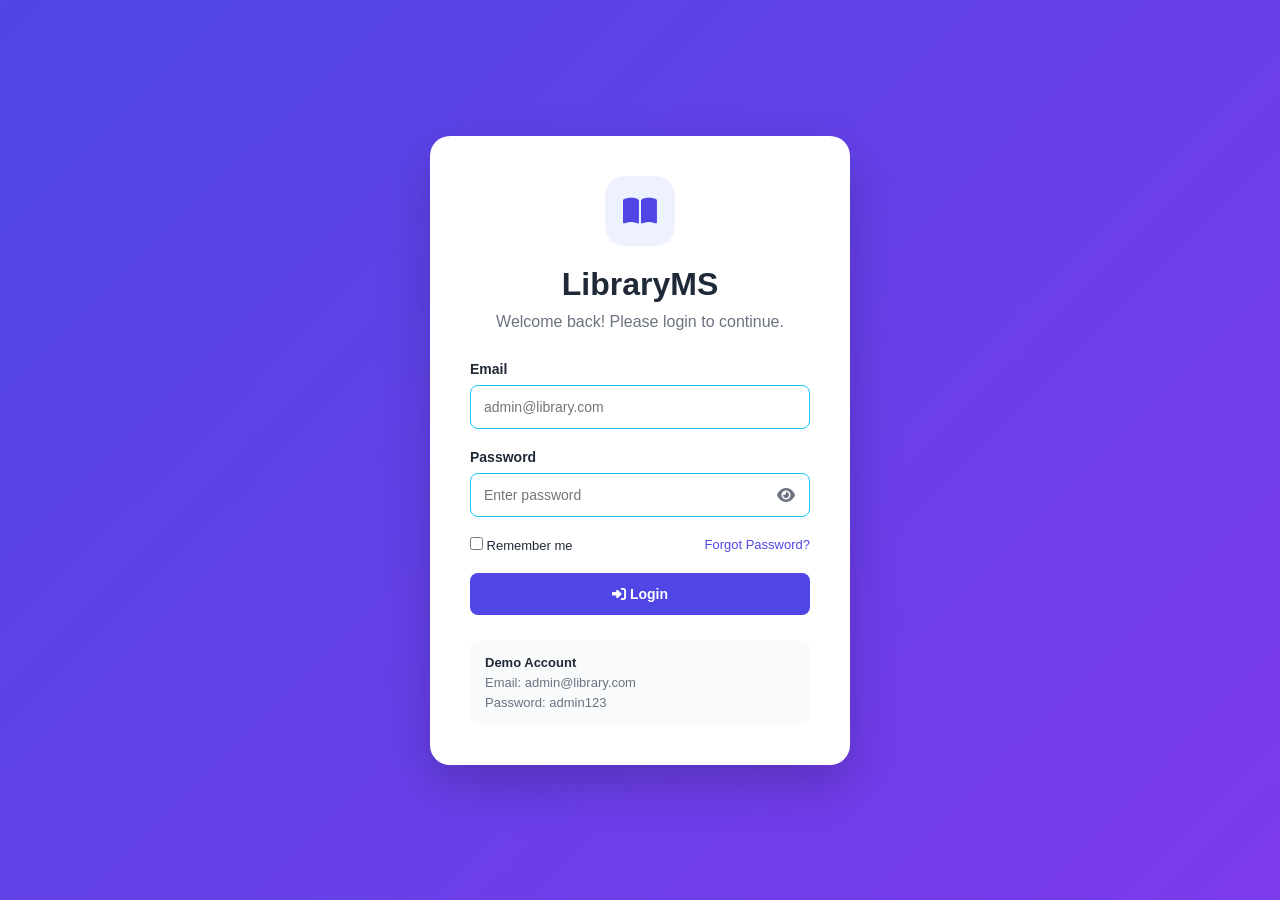
==== index.html @ 5d5a377e "Add files via upload" ====
<!DOCTYPE html>
<html lang="en">
<head>
    <meta charset="UTF-8">

    <meta name="viewport" content="width=device-width, initial-scale=1.0">

    <title>Library Management System</title>

    <link rel="stylesheet" href="style.css">

    <!-- Font Awesome Icons -->
    <link
        rel="stylesheet"
        href="https://cdnjs.cloudflare.com/ajax/libs/font-awesome/6.5.1/css/all.min.css"
    >
</head>

<body>

    <!-- ================= LOGIN PAGE ================= -->

    <div id="loginPage" class="login-page">

        <div class="login-card">

            <div class="login-logo">
                <i class="fa-solid fa-book-open"></i>
            </div>

            <h1>LibraryMS</h1>

            <p>Welcome back! Please login to continue.</p>

            <form id="loginForm">

                <div class="input-group">
                    <label>Email</label>

                    <input
                        type="email"
                        id="loginEmail"
                        placeholder="admin@library.com"
                        required
                    >
                </div>


                <div class="input-group">

                    <label>Password</label>

                    <div class="password-box">

                        <input
                            type="password"
                            id="loginPassword"
                            placeholder="Enter password"
                            required
                        >

                        <i
                            class="fa-solid fa-eye"
                            id="togglePassword"
                        ></i>

                    </div>

                </div>


                <div class="remember">

                    <label>
                        <input type="checkbox">
                        Remember me
                    </label>

                    <a href="#">Forgot Password?</a>

                </div>


                <button type="submit" class="login-btn">

                    <i class="fa-solid fa-right-to-bracket"></i>

                    Login

                </button>

            </form>


            <div class="demo-login">

                <p>Demo Account</p>

                <span>Email: admin@library.com</span>

                <span>Password: admin123</span>

            </div>

        </div>

    </div>


    <!-- ================= MAIN APPLICATION ================= -->

    <div id="app" class="app hidden">


        <!-- ================= SIDEBAR ================= -->

        <aside class="sidebar" id="sidebar">

            <div class="sidebar-logo">

                <div class="logo-icon">
                    <i class="fa-solid fa-book-open"></i>
                </div>

                <h2>Central Library</h2>

            </div>


            <div class="menu">

                <p class="menu-title">
                    MAIN MENU
                </p>


                <a
                    href="#"
                    class="nav-link active"
                    data-page="dashboard"
                >

                    <i class="fa-solid fa-chart-line"></i>

                    <span>Dashboard</span>

                </a>


                <p class="menu-title">
                    LIBRARY
                </p>


                <a
                    href="#"
                    class="nav-link"
                    data-page="books"
                >

                    <i class="fa-solid fa-book"></i>

                    <span>Books</span>

                </a>


                <a
                    href="#"
                    class="nav-link"
                    data-page="members"
                >

                    <i class="fa-solid fa-users"></i>

                    <span>Members</span>

                </a>


                <a
                    href="#"
                    class="nav-link"
                    data-page="reservations"
                >

                    <i class="fa-solid fa-bookmark"></i>

                    <span>Reservations</span>

                </a>


                <p class="menu-title">
                    TRANSACTIONS
                </p>


                <a
                    href="#"
                    class="nav-link"
                    data-page="issue"
                >

                    <i class="fa-solid fa-book-open-reader"></i>

                    <span>Issue Book</span>

                </a>


                <a
                    href="#"
                    class="nav-link"
                    data-page="return"
                >

                    <i class="fa-solid fa-arrow-rotate-left"></i>

                    <span>Return Book</span>

                </a>


                <a
                    href="#"
                    class="nav-link"
                    data-page="issued"
                >

                    <i class="fa-solid fa-list"></i>

                    <span>Issued Books</span>

                </a>


                <p class="menu-title">
                    MANAGEMENT
                </p>


                <a
                    href="#"
                    class="nav-link"
                    data-page="fines"
                >

                    <i class="fa-solid fa-indian-rupee-sign"></i>

                    <span>Fines</span>

                </a>


                <a
                    href="#"
                    class="nav-link"
                    data-page="reports"
                >

                    <i class="fa-solid fa-chart-column"></i>

                    <span>Reports</span>

                </a>


                <a
                    href="#"
                    class="nav-link"
                    data-page="settings"
                >

                    <i class="fa-solid fa-gear"></i>

                    <span>Settings</span>

                </a>

            </div>


            <div class="sidebar-bottom">

                <a href="#" id="logoutBtn">

                    <i class="fa-solid fa-right-from-bracket"></i>

                    Logout

                </a>

            </div>

        </aside>


        <!-- ================= MAIN CONTENT ================= -->

        <main class="main">


            <!-- ================= NAVBAR ================= -->

            <header class="navbar">

                <div class="nav-left">

                    <button
                        class="menu-toggle"
                        id="menuToggle"
                    >

                        <i class="fa-solid fa-bars"></i>

                    </button>


                    <h2 id="pageTitle">
                        Dashboard
                    </h2>

                </div>


                <div class="nav-right">

                    <div class="search-box">

                        <i class="fa-solid fa-magnifying-glass"></i>

                        <input
                            type="text"
                            placeholder="Search..."
                        >

                    </div>


                    <button class="icon-btn">

                        <i class="fa-regular fa-bell"></i>

                        <span class="notification-dot"></span>

                    </button>


                    <div class="profile">

                        <div class="profile-image">

                            A

                        </div>


                        <div class="profile-info">

                            <strong>Admin</strong>

                            <small>Administrator</small>

                        </div>


                        <i class="fa-solid fa-chevron-down"></i>

                    </div>

                </div>

            </header>


            <!-- ================= CONTENT ================= -->

            <section class="content">


                <!-- ================= DASHBOARD ================= -->

                <div
                    id="dashboard"
                    class="page active-page"
                >

                    <div class="page-header">

                        <div>

                            <h1>
                                Welcome back, Admin 👋
                            </h1>

                            <p>
                                Here's what's happening in your library today.
                            </p>

                        </div>

                    </div>


                    <div class="stats-grid">


                        <div class="stat-card">

                            <div class="stat-icon blue">

                                <i class="fa-solid fa-book"></i>

                            </div>


                            <div>

                                <p>Total Books</p>

                                <h2 id="totalBooks">
                                    1987
                                </h2>

                                <span class="positive">
                                    +12 this month
                                </span>

                            </div>

                        </div>


                        <div class="stat-card">

                            <div class="stat-icon purple">

                                <i class="fa-solid fa-users"></i>

                            </div>


                            <div>

                                <p>Total Members</p>

                                <h2 id="totalMembers">
                                    0
                                </h2>

                                <span class="positive">
                                    +8 this month
                                </span>

                            </div>

                        </div>


                        <div class="stat-card">

                            <div class="stat-icon orange">

                                <i class="fa-solid fa-book-open-reader"></i>

                            </div>


                            <div>

                                <p>Books Issued</p>

                                <h2 id="totalIssued">
                                    0
                                </h2>

                                <span>
                                    Currently issued
                                </span>

                            </div>

                        </div>


                        <div class="stat-card">

                            <div class="stat-icon red">

                                <i class="fa-solid fa-triangle-exclamation"></i>

                            </div>


                            <div>

                                <p>Overdue Books</p>

                                <h2>12</h2>

                                <span class="negative">
                                    Needs attention
                                </span>

                            </div>

                        </div>

                    </div>


                    <div class="dashboard-grid">


                        <!-- Borrowing Chart -->

                        <div class="dashboard-card large-card">

                            <div class="card-header">

                                <div>

                                    <h3>
                                        Borrowing Statistics
                                    </h3>

                                    <p>
                                        Monthly book transactions
                                    </p>

                                </div>


                                <select>

                                    <option>
                                        This Year
                                    </option>

                                    <option>
                                        Last Year
                                    </option>

                                </select>

                            </div>


                            <div class="chart-placeholder">

                                <div class="bar bar1"></div>

                                <div class="bar bar2"></div>

                                <div class="bar bar3"></div>

                                <div class="bar bar4"></div>

                                <div class="bar bar5"></div>

                                <div class="bar bar6"></div>

                                <div class="bar bar7"></div>

                            </div>

                        </div>


                        <!-- Popular Books -->

                        <div class="dashboard-card">

                            <div class="card-header">

                                <div>

                                    <h3>
                                        Popular Books
                                    </h3>

                                    <p>
                                        Most borrowed books
                                    </p>

                                </div>

                            </div>


                            <div class="popular-list">


                                <div class="popular-book">

                                    <span class="rank">
                                        1
                                    </span>

                                    <div class="book-mini-icon">

                                        📘

                                    </div>

                                    <div>

                                        <strong>
                                            Java Programming
                                        </strong>

                                        <p>
                                            124 borrows
                                        </p>

                                    </div>

                                </div>


                                <div class="popular-book">

                                    <span class="rank">
                                        2
                                    </span>

                                    <div class="book-mini-icon">

                                        📕
                                    </div>

                                    <div>

                                        <strong>
                                            React Complete Guide
                                        </strong>

                                        <p>
                                            98 borrows
                                        </p>

                                    </div>

                                </div>


                                <div class="popular-book">

                                    <span class="rank">
                                        3
                                    </span>

                                    <div class="book-mini-icon">

                                        📗

                                    </div>

                                    <div>

                                        <strong>
                                            Python Programming
                                        </strong>

                                        <p>
                                            87 borrows
                                        </p>

                                    </div>

                                </div>

                            </div>

                        </div>

                    </div>


                    <!-- Recent Activity -->

                    <div class="dashboard-card">

                        <div class="card-header">

                            <div>

                                <h3>
                                    Recent Activity
                                </h3>

                                <p>
                                    Latest library activities
                                </p>

                            </div>


                            <button class="text-btn">

                                View All

                            </button>

                        </div>


                        <div class="activity-list">


                            <div class="activity">

                                <div class="activity-icon">

                                    <i class="fa-solid fa-book"></i>

                                </div>


                                <div>

                                    <strong>
                                        New book added
                                    </strong>

                                    <p>
                                        Java Programming was added to the library.
                                    </p>

                                </div>


                                <span>
                                    10 min ago
                                </span>

                            </div>


                            <div class="activity">

                                <div class="activity-icon green">

                                    <i class="fa-solid fa-arrow-right-arrow-left"></i>

                                </div>


                                <div>

                                    <strong>
                                        Book issued
                                    </strong>

                                    <p>
                                        React Guide issued to Roni.
                                    </p>

                                </div>


                                <span>
                                    30 min ago
                                </span>

                            </div>


                            <div class="activity">

                                <div class="activity-icon orange">

                                    <i class="fa-solid fa-rotate-left"></i>

                                </div>


                                <div>

                                    <strong>
                                        Book returned
                                    </strong>

                                    <p>
                                        Python Programming was returned.
                                    </p>

                                </div>


                                <span>
                                    1 hour ago
                                </span>

                            </div>

                        </div>

                    </div>

                </div>


                <!-- ================= BOOKS PAGE ================= -->

                <div
                    id="books"
                    class="page"
                >

                    <div class="page-header">

                        <div>

                            <h1>
                                Books Management
                            </h1>

                            <p>
                                Manage all books in your library.
                            </p>

                        </div>


                        <button
                            class="primary-btn"
                            id="addBookBtn"
                        >

                            <i class="fa-solid fa-plus"></i>

                            Add Book

                        </button>

                    </div>


                    <div class="table-controls">

                        <div class="table-search">

                            <i class="fa-solid fa-magnifying-glass"></i>

                            <input
                                type="text"
                                id="bookSearch"
                                placeholder="Search books..."
                            >

                        </div>


                        <select id="categoryFilter">

                            <option value="">
                                All Categories
                            </option>

                            <option value="Programming">
                                Programming
                            </option>

                            <option value="Web Development">
                                Web Development
                            </option>

                            <option value="Database">
                                Database
                            </option>

                        </select>


                        <select id="statusFilter">

                            <option value="">
                                All Status
                            </option>

                            <option value="Available">
                                Available
                            </option>

                            <option value="Issued">
                                Issued
                            </option>

                        </select>

                    </div>


                    <div class="table-card">

                        <div class="table-responsive">

                            <table>

                                <thead>

                                    <tr>

                                        <th>Book</th>

                                        <th>Author</th>

                                        <th>Category</th>

                                        <th>Available</th>

                                        <th>Status</th>

                                        <th>Actions</th>

                                    </tr>

                                </thead>


                                <tbody id="bookTableBody">

                                </tbody>

                            </table>

                        </div>

                    </div>

                </div>


                <!-- ================= MEMBERS PAGE ================= -->

                <div
                    id="members"
                    class="page"
                >

                    <div class="page-header">

                        <div>

                            <h1>
                                Members
                            </h1>

                            <p>
                                Manage library members.
                            </p>

                        </div>


                        <button
                            class="primary-btn"
                            id="addMemberBtn"
                        >

                            <i class="fa-solid fa-user-plus"></i>

                            Add Member

                        </button>

                    </div>


                    <div class="table-controls">

                        <div class="table-search">

                            <i class="fa-solid fa-magnifying-glass"></i>

                            <input
                                type="text"
                                id="memberSearch"
                                placeholder="Search members..."
                            >

                        </div>


                        <select>

                            <option>
                                All Members
                            </option>

                            <option>
                                Students
                            </option>

                            <option>
                                Teachers
                            </option>

                        </select>

                    </div>


                    <div class="table-card">

                        <div class="table-responsive">

                            <table>

                                <thead>

                                    <tr>

                                        <th>Member</th>

                                        <th>Email</th>

                                        <th>Phone</th>

                                        <th>Role</th>

                                        <th>Status</th>

                                        <th>Books</th>

                                        <th>Actions</th>

                                    </tr>

                                </thead>


                                <tbody id="memberTableBody">

                                </tbody>

                            </table>

                        </div>

                    </div>

                </div>


                <!-- ================= ISSUE BOOK ================= -->

                <div
                    id="issue"
                    class="page"
                >

                    <div class="page-header">

                        <div>

                            <h1>
                                Issue Book
                            </h1>

                            <p>
                                Issue a book to a library member.
                            </p>

                        </div>

                    </div>


                    <div class="form-card">

                        <form id="issueBookForm">


                            <div class="form-grid">


                                <div class="input-group">

                                    <label>
                                        Select Member
                                    </label>

                                    <select
                                        id="issueMember"
                                        required
                                    >

                                        <option value="">
                                            Select Member
                                        </option>

                                    </select>

                                </div>


                                <div class="input-group">

                                    <label>
                                        Select Book
                                    </label>

                                    <select
                                        id="issueBook"
                                        required
                                    >

                                        <option value="">
                                            Select Book
                                        </option>

                                    </select>

                                </div>


                                <div class="input-group">

                                    <label>
                                        Issue Date
                                    </label>

                                    <input
                                        type="date"
                                        id="issueDate"
                                        required
                                    >

                                </div>


                                <div class="input-group">

                                    <label>
                                        Due Date
                                    </label>

                                    <input
                                        type="date"
                                        id="dueDate"
                                        required
                                    >

                                </div>

                            </div>


                            <button
                                type="submit"
                                class="primary-btn"
                            >

                                <i class="fa-solid fa-book-open-reader"></i>

                                Issue Book

                            </button>

                        </form>

                    </div>

                </div>


                <!-- ================= RETURN BOOK ================= -->

                <div
                    id="return"
                    class="page"
                >

                    <div class="page-header">

                        <div>

                            <h1>
                                Return Book
                            </h1>

                            <p>
                                Return issued books.
                            </p>

                        </div>

                    </div>


                    <div class="form-card">

                        <div class="input-group">

                            <label>
                                Select Issued Book
                            </label>

                            <select id="returnTransaction">

                                <option value="">
                                    Select Transaction
                                </option>

                            </select>

                        </div>


                        <div
                            id="returnDetails"
                            class="return-details"
                        >

                            Select an issued book to view details.

                        </div>


                        <button
                            class="primary-btn"
                            id="returnBookBtn"
                        >

                            <i class="fa-solid fa-rotate-left"></i>

                            Return Book

                        </button>

                    </div>

                </div>


                <!-- ================= ISSUED BOOKS ================= -->

                <div
                    id="issued"
                    class="page"
                >

                    <div class="page-header">

                        <div>

                            <h1>
                                Issued Books
                            </h1>

                            <p>
                                View all currently issued books.
                            </p>

                        </div>

                    </div>


                    <div class="table-card">

                        <div class="table-responsive">

                            <table>

                                <thead>

                                    <tr>

                                        <th>Book</th>

                                        <th>Member</th>

                                        <th>Issue Date</th>

                                        <th>Due Date</th>

                                        <th>Status</th>

                                    </tr>

                                </thead>


                                <tbody id="issuedTableBody">

                                </tbody>

                            </table>

                        </div>

                    </div>

                </div>


                <!-- ================= RESERVATIONS ================= -->

                <div
                    id="reservations"
                    class="page"
                >

                    <div class="page-header">

                        <div>

                            <h1>
                                Reservations
                            </h1>

                            <p>
                                Manage book reservations.
                            </p>

                        </div>

                    </div>


                    <div class="empty-page">

                        <i class="fa-solid fa-bookmark"></i>

                        <h2>
                            No Active Reservations
                        </h2>

                        <p>
                            Book reservations will appear here.
                        </p>

                    </div>

                </div>


                <!-- ================= FINES ================= -->

                <div
                    id="fines"
                    class="page"
                >

                    <div class="page-header">

                        <div>

                            <h1>
                                Fine Management
                            </h1>

                            <p>
                                Track and manage library fines.
                            </p>

                        </div>

                    </div>


                    <div class="stats-grid">


                        <div class="stat-card">

                            <div class="stat-icon red">

                                <i class="fa-solid fa-indian-rupee-sign"></i>

                            </div>

                            <div>

                                <p>Total Fines</p>

                                <h2>
                                    ₹2,500
                                </h2>

                            </div>

                        </div>


                        <div class="stat-card">

                            <div class="stat-icon orange">

                                <i class="fa-solid fa-clock"></i>

                            </div>

                            <div>

                                <p>Pending</p>

                                <h2>
                                    ₹500
                                </h2>

                            </div>

                        </div>


                        <div class="stat-card">

                            <div class="stat-icon green">

                                <i class="fa-solid fa-circle-check"></i>

                            </div>

                            <div>

                                <p>Collected</p>

                                <h2>
                                    ₹2,000
                                </h2>

                            </div>

                        </div>

                    </div>


                    <div class="table-card">

                        <table>

                            <thead>

                                <tr>

                                    <th>Member</th>

                                    <th>Book</th>

                                    <th>Days Late</th>

                                    <th>Fine</th>

                                    <th>Status</th>

                                </tr>

                            </thead>


                            <tbody>

                                <tr>

                                    <td>Roni</td>

                                    <td>Java Programming</td>

                                    <td>5</td>

                                    <td>₹25</td>

                                    <td>

                                        <span class="badge unpaid">
                                            Unpaid
                                        </span>

                                    </td>

                                </tr>


                                <tr>

                                    <td>John</td>

                                    <td>Python Programming</td>

                                    <td>2</td>

                                    <td>₹10</td>

                                    <td>

                                        <span class="badge paid">
                                            Paid
                                        </span>

                                    </td>

                                </tr>

                            </tbody>

                        </table>

                    </div>

                </div>


                <!-- ================= REPORTS ================= -->

                <div
                    id="reports"
                    class="page"
                >

                    <div class="page-header">

                        <div>

                            <h1>
                                Reports & Analytics
                            </h1>

                            <p>
                                View library performance.
                            </p>

                        </div>

                    </div>


                    <div class="reports-grid">


                        <div class="dashboard-card">

                            <h3>
                                Books by Category
                            </h3>

                            <div class="report-circle">

                                <span>📚</span>

                            </div>

                        </div>


                        <div class="dashboard-card">

                            <h3>
                                Monthly Activity
                            </h3>

                            <div class="chart-placeholder small-chart">

                                <div class="bar bar1"></div>

                                <div class="bar bar2"></div>

                                <div class="bar bar3"></div>

                                <div class="bar bar4"></div>

                                <div class="bar bar5"></div>

                            </div>

                        </div>

                    </div>

                </div>


                <!-- ================= SETTINGS ================= -->

                <div
                    id="settings"
                    class="page"
                >

                    <div class="page-header">

                        <div>

                            <h1>
                                Settings
                            </h1>

                            <p>
                                Manage your library settings.
                            </p>

                        </div>

                    </div>


                    <div class="form-card settings-card">


                        <h3>
                            General Settings
                        </h3>


                        <div class="input-group">

                            <label>
                                Library Name
                            </label>

                            <input
                                type="text"
                                value="Central Library"
                            >

                        </div>


                        <div class="form-grid">


                            <div class="input-group">

                                <label>
                                    Maximum Books
                                </label>

                                <input
                                    type="number"
                                    value="5"
                                >

                            </div>


                            <div class="input-group">

                                <label>
                                    Borrow Duration
                                </label>

                                <input
                                    type="number"
                                    value="14"
                                >

                            </div>


                            <div class="input-group">

                                <label>
                                    Fine Per Day
                                </label>

                                <input
                                    type="number"
                                    value="5"
                                >

                            </div>

                        </div>


                        <button class="primary-btn">

                            Save Settings

                        </button>

                    </div>

                </div>

            </section>

        </main>

    </div>


    <!-- ================= ADD BOOK MODAL ================= -->

    <div
        id="bookModal"
        class="modal"
    >

        <div class="modal-content">

            <div class="modal-header">

                <h2>
                    Add New Book
                </h2>


                <button
                    class="close-modal"
                    id="closeBookModal"
                >

                    &times;

                </button>

            </div>


            <form id="addBookForm">


                <div class="input-group">

                    <label>
                        Book Title
                    </label>

                    <input
                        type="text"
                        id="bookTitle"
                        required
                    >

                </div>


                <div class="input-group">

                    <label>
                        Author
                    </label>

                    <input
                        type="text"
                        id="bookAuthor"
                        required
                    >

                </div>


                <div class="input-group">

                    <label>
                        Category
                    </label>

                    <select
                        id="bookCategory"
                        required
                    >

                        <option value="">
                            Select Category
                        </option>

                        <option>
                            Programming
                        </option>

                        <option>
                            Web Development
                        </option>

                        <option>
                            Database
                        </option>

                        <option>
                            Artificial Intelligence
                        </option>

                    </select>

                </div>


                <div class="form-grid">


                    <div class="input-group">

                        <label>
                            Total Copies
                        </label>

                        <input
                            type="number"
                            id="bookCopies"
                            min="1"
                            required
                        >

                    </div>


                    <div class="input-group">

                        <label>
                            ISBN
                        </label>

                        <input
                            type="text"
                            id="bookISBN"
                        >

                    </div>

                </div>


                <button
                    type="submit"
                    class="primary-btn full-btn"
                >

                    Add Book

                </button>

            </form>

        </div>

    </div>


    <!-- ================= ADD MEMBER MODAL ================= -->

    <div
        id="memberModal"
        class="modal"
    >

        <div class="modal-content">

            <div class="modal-header">

                <h2>
                    Add New Member
                </h2>


                <button
                    class="close-modal"
                    id="closeMemberModal"
                >

                    &times;

                </button>

            </div>


            <form id="addMemberForm">


                <div class="input-group">

                    <label>
                        Full Name
                    </label>

                    <input
                        type="text"
                        id="memberName"
                        required
                    >

                </div>


                <div class="input-group">

                    <label>
                        Email
                    </label>

                    <input
                        type="email"
                        id="memberEmail"
                        required
                    >

                </div>


                <div class="input-group">

                    <label>
                        Phone
                    </label>

                    <input
                        type="text"
                        id="memberPhone"
                        required
                    >

                </div>


                <div class="input-group">

                    <label>
                        Role
                    </label>

                    <select id="memberRole">

                        <option>
                            Student
                        </option>

                        <option>
                            Teacher
                        </option>

                        <option>
                            Staff
                        </option>

                    </select>

                </div>


                <button
                    type="submit"
                    class="primary-btn full-btn"
                >

                    Add Member

                </button>

            </form>

        </div>

    </div>


    <!-- ================= TOAST ================= -->

    <div
        id="toast"
        class="toast"
    >

        <i class="fa-solid fa-circle-check"></i>

        <span id="toastMessage">
            Success
        </span>

    </div>


    <script src="script.js"></script>

</body>
</html>
---- style.css ----
/* ================= ROOT ================= */

* {
    margin: 0;
    padding: 0;
    box-sizing: border-box;
}


:root {

    --primary: #4f46e5;

    --primary-dark: #3730a3;

    --sidebar: #111827;

    --background: #F5F5DC;

    --white: #F5F5DC;

    --text: #1f2937;

    --gray: #6b7280;

    --border: #15c3ee;

    --green: #10b981;

    --red: #ef4444;

    --orange: #f59e0b;

    --purple: #8b5cf6;

}


body {

    font-family:
        Arial,
        Helvetica,
        sans-serif;

    background: var(--background);

    color: var(--text);

}


.hidden {

    display: none !important;

}


/* ================= LOGIN ================= */

.login-page {

    min-height: 100vh;

    display: flex;

    justify-content: center;

    align-items: center;

    background:
        linear-gradient(
            135deg,
            #4f46e5,
            #7c3aed
        );

}


.login-card {

    width: 420px;

    max-width: 90%;

    background: white;

    padding: 40px;

    border-radius: 20px;

    box-shadow:
        0 20px 50px
        rgba(0,0,0,0.2);

}


.login-logo {

    width: 70px;

    height: 70px;

    margin: auto;

    margin-bottom: 20px;

    border-radius: 20px;

    background: #eef2ff;

    display: flex;

    align-items: center;

    justify-content: center;

    font-size: 30px;

    color: var(--primary);

}


.login-card h1 {

    text-align: center;

    margin-bottom: 10px;

}


.login-card > p {

    text-align: center;

    color: var(--gray);

    margin-bottom: 30px;

}


.input-group {

    display: flex;

    flex-direction: column;

    gap: 8px;

    margin-bottom: 20px;

}


.input-group label {

    font-size: 14px;

    font-weight: 600;

}


.input-group input,
.input-group select {

    width: 100%;

    padding: 13px;

    border-radius: 8px;

    border: 1px solid var(--border);

    outline: none;

    font-size: 14px;

    transition: 0.3s;

}


.input-group input:focus,
.input-group select:focus {

    border-color: var(--primary);

    box-shadow:
        0 0 0 5px
        rgba(79,70,229,0.1);

}


.password-box {

    position: relative;

}


.password-box input {

    width: 100%;

}


.password-box i {

    position: absolute;

    right: 15px;

    top: 14px;

    cursor: pointer;

    color: var(--gray);

}


.remember {

    display: flex;

    justify-content: space-between;

    align-items: center;

    font-size: 13px;

    margin-bottom: 20px;

}


.remember a {

    text-decoration: none;

    color: var(--primary);

}


.login-btn,
.primary-btn {

    border: none;

    background: var(--primary);

    color: white;

    padding: 13px 20px;

    border-radius: 8px;

    cursor: pointer;

    font-size: 14px;

    font-weight: 600;

    transition: 0.3s;

}


.login-btn {

    width: 100%;

}


.login-btn:hover,
.primary-btn:hover {

    background: var(--primary-dark);

    transform: translateY(-1px);

}


.demo-login {

    margin-top: 25px;

    padding: 15px;

    background: #f8fafc;

    border-radius: 10px;

    display: flex;

    flex-direction: column;

    gap: 5px;

    font-size: 13px;

    color: var(--gray);

}


.demo-login p {

    font-weight: bold;

    color: var(--text);

}


/* ================= APP ================= */

.app {

    display: flex;

    min-height: 100vh;

}


/* ================= SIDEBAR ================= */

.sidebar {

    width: 250px;

    background: var(--sidebar);

    color: white;

    display: flex;

    flex-direction: column;

    position: fixed;

    height: 100vh;

    left: 0;

    top: 0;

    z-index: 100;

}


.sidebar-logo {

    height: 80px;

    display: flex;

    align-items: center;

    gap: 12px;

    padding: 20px;

    border-bottom:
        1px solid
        rgba(255,255,255,0.08);

}


.logo-icon {

    width: 42px;

    height: 42px;

    border-radius: 10px;

    background: var(--primary);

    display: flex;

    align-items: center;

    justify-content: center;

}


.menu {

    padding: 20px 12px;

    flex: 1;

    overflow-y: auto;

}


.menu-title {

    color: #6b7280;

    font-size: 11px;

    font-weight: bold;

    margin:

        20px 10px
        10px;

}


.nav-link {

    display: flex;

    align-items: center;

    gap: 13px;

    padding: 12px;

    margin-bottom: 5px;

    text-decoration: none;

    color: #9ca3af;

    border-radius: 8px;

    transition: 0.3s;

    font-size: 14px;

}


.nav-link:hover {

    background: #1f2937;

    color: white;

}


.nav-link.active {

    background: var(--primary);

    color: white;

}


.sidebar-bottom {

    padding: 20px;

    border-top:
        1px solid
        rgba(255,255,255,0.08);

}


.sidebar-bottom a {

    color: #9ca3af;

    text-decoration: none;

    display: flex;

    gap: 10px;

    align-items: center;

}


/* ================= MAIN ================= */

.main {

    margin-left: 250px;

    width: calc(100% - 250px);

}


/* ================= NAVBAR ================= */

.navbar {

    height: 80px;

    background: white;

    display: flex;

    align-items: center;

    justify-content: space-between;

    padding: 0 30px;

    border-bottom:
        1px solid var(--border);

    position: sticky;

    top: 0;

    z-index: 50;

}


.nav-left,
.nav-right {

    display: flex;

    align-items: center;

    gap: 20px;

}


.menu-toggle {

    border: none;

    background: none;

    font-size: 20px;

    cursor: pointer;

    display: none;

}


.search-box {

    position: relative;

}


.search-box i {

    position: absolute;

    left: 12px;

    top: 12px;

    color: var(--gray);

}


.search-box input {

    padding:
        10px
        10px
        10px
        35px;

    border-radius: 8px;

    border: 1px solid var(--border);

    outline: none;

}


.icon-btn {

    border: none;

    background: none;

    font-size: 20px;

    position: relative;

    cursor: pointer;

}


.notification-dot {

    width: 7px;

    height: 7px;

    background: red;

    border-radius: 50%;

    position: absolute;

    top: 0;

    right: 0;

}


.profile {

    display: flex;

    align-items: center;

    gap: 10px;

}


.profile-image {

    width: 40px;

    height: 40px;

    background: var(--primary);

    color: white;

    border-radius: 50%;

    display: flex;

    justify-content: center;

    align-items: center;

    font-weight: bold;

}


.profile-info {

    display: flex;

    flex-direction: column;

}


.profile-info small {

    color: var(--gray);

}


/* ================= CONTENT ================= */

.content {

    padding: 30px;

}


.page {

    display: none;

}


.active-page {

    display: block;

}


.page-header {

    display: flex;

    justify-content: space-between;

    align-items: center;

    margin-bottom: 30px;

}


.page-header h1 {

    font-size: 26px;

    margin-bottom: 8px;

}


.page-header p {

    color: var(--gray);

}


/* ================= STATS ================= */

.stats-grid {

    display: grid;

    grid-template-columns:
        repeat(4, 1fr);

    gap: 20px;

    margin-bottom: 25px;

}


.stat-card {

    background: white;

    padding: 20px;

    border-radius: 12px;

    display: flex;

    align-items: center;

    gap: 15px;

    box-shadow:
        0 2px 10px
        rgba(0,0,0,0.04);

}


.stat-icon {

    width: 50px;

    height: 50px;

    display: flex;

    justify-content: center;

    align-items: center;

    border-radius: 12px;

    font-size: 20px;

}


.blue {

    background: #e0e7ff;

    color: #4f46e5;

}


.purple {

    background: #f3e8ff;

    color: #8b5cf6;

}


.orange {

    background: #ffedd5;

    color: #f97316;

}


.red {

    background: #fee2e2;

    color: #ef4444;

}


.green {

    background: #d1fae5;

    color: #10b981;

}


.stat-card p {

    color: var(--gray);

    font-size: 13px;

}


.stat-card h2 {

    margin:
        5px 0;

}


.stat-card span {

    font-size: 11px;

    color: var(--gray);

}


.positive {

    color: var(--green) !important;

}


.negative {

    color: var(--red) !important;

}


/* ================= DASHBOARD ================= */

.dashboard-grid {

    display: grid;

    grid-template-columns:
        2fr 1fr;

    gap: 20px;

    margin-bottom: 20px;

}


.dashboard-card {

    background: white;

    padding: 25px;

    border-radius: 12px;

    box-shadow:
        0 2px 10px
        rgba(0,0,0,0.04);

    margin-bottom: 20px;

}


.card-header {

    display: flex;

    justify-content: space-between;

    align-items: center;

    margin-bottom: 20px;

}


.card-header p {

    color: var(--gray);

    font-size: 13px;

    margin-top: 5px;

}


.card-header select {

    border:
        1px solid var(--border);

    padding: 8px;

    border-radius: 6px;

}


/* ================= CHART ================= */

.chart-placeholder {

    height: 250px;

    display: flex;

    align-items: end;

    gap: 25px;

    padding: 30px;

    border-bottom:
        2px solid #e5e7eb;

}


.bar {

    width: 40px;

    background: var(--primary);

    border-radius:
        8px
        8px
        0
        0;

}


.bar1 {
    height: 40%;
}

.bar2 {
    height: 65%;
}

.bar3 {
    height: 50%;
}

.bar4 {
    height: 85%;
}

.bar5 {
    height: 70%;
}

.bar6 {
    height: 90%;
}

.bar7 {
    height: 60%;
}


/* ================= POPULAR BOOKS ================= */

.popular-list {

    display: flex;

    flex-direction: column;

    gap: 20px;

}


.popular-book {

    display: flex;

    align-items: center;

    gap: 12px;

}


.rank {

    font-weight: bold;

    color: var(--gray);

}


.book-mini-icon {

    width: 40px;

    height: 45px;

    background: #f3f4f6;

    display: flex;

    align-items: center;

    justify-content: center;

    border-radius: 8px;

}


.popular-book p {

    font-size: 12px;

    color: var(--gray);

    margin-top: 5px;

}


/* ================= ACTIVITY ================= */

.activity {

    display: flex;

    align-items: center;

    gap: 15px;

    padding: 15px 0;

    border-bottom:
        1px solid var(--border);

}


.activity:last-child {

    border: none;

}


.activity-icon {

    width: 42px;

    height: 42px;

    background: #e0e7ff;

    color: var(--primary);

    display: flex;

    align-items: center;

    justify-content: center;

    border-radius: 50%;

}


.activity p {

    font-size: 13px;

    color: var(--gray);

    margin-top: 4px;

}


.activity > span {

    margin-left: auto;

    font-size: 12px;

    color: var(--gray);

}


.text-btn {

    border: none;

    background: none;

    color: var(--primary);

    cursor: pointer;

}


/* ================= TABLE ================= */

.table-controls {

    display: flex;

    gap: 15px;

    margin-bottom: 20px;

}


.table-search {

    position: relative;

    flex: 1;

}


.table-search i {

    position: absolute;

    left: 14px;

    top: 13px;

    color: var(--gray);

}


.table-search input {

    width: 100%;

    padding:
        12px
        12px
        12px
        40px;

    border:
        1px solid var(--border);

    border-radius: 8px;

    outline: none;

}


.table-controls select {

    padding: 10px;

    border:
        1px solid var(--border);

    border-radius: 8px;

}


.table-card {

    background: white;

    border-radius: 12px;

    overflow: hidden;

    box-shadow:
        0 2px 10px
        rgba(0,0,0,0.04);

}


.table-responsive {

    overflow-x: auto;

}


table {

    width: 100%;

    border-collapse: collapse;

}


th {

    background: #f9fafb;

    text-align: left;

    padding: 15px;

    font-size: 12px;

    color: var(--gray);

    text-transform: uppercase;

}


td {

    padding: 15px;

    border-top:
        1px solid var(--border);

    font-size: 14px;

}


.book-cell,
.member-cell {

    display: flex;

    align-items: center;

    gap: 12px;

}


.book-image {

    width: 40px;

    height: 50px;

    background: #eef2ff;

    display: flex;

    justify-content: center;

    align-items: center;

    border-radius: 6px;

}


.member-avatar {

    width: 38px;

    height: 38px;

    border-radius: 50%;

    background: var(--primary);

    color: white;

    display: flex;

    align-items: center;

    justify-content: center;

}


.badge {

    padding: 6px 10px;

    border-radius: 20px;

    font-size: 11px;

    font-weight: bold;

}


.available,
.paid {

    background: #d1fae5;

    color: #047857;

}


.issued {

    background: #dbeafe;

    color: #1d4ed8;

}


.unpaid {

    background: #fee2e2;

    color: #dc2626;

}


.action-btn {

    border: none;

    background: none;

    cursor: pointer;

    margin-right: 8px;

    color: var(--gray);

    font-size: 15px;

}


.delete-btn:hover {

    color: var(--red);

}


/* ================= FORM ================= */

.form-card {

    background: white;

    padding: 30px;

    border-radius: 12px;

    max-width: 850px;

    box-shadow:
        0 2px 10px
        rgba(0,0,0,0.04);

}


.form-grid {

    display: grid;

    grid-template-columns:
        repeat(2, 1fr);

    gap: 20px;

}


.return-details {

    margin:
        20px 0;

    padding: 20px;

    background: #f8fafc;

    border-radius: 10px;

    min-height: 100px;

}


/* ================= EMPTY ================= */

.empty-page {

    background: white;

    padding: 80px;

    border-radius: 12px;

    text-align: center;

}


.empty-page i {

    font-size: 50px;

    color: var(--primary);

    margin-bottom: 20px;

}


.empty-page p {

    color: var(--gray);

    margin-top: 10px;

}


/* ================= REPORT ================= */

.reports-grid {

    display: grid;

    grid-template-columns:
        repeat(2, 1fr);

    gap: 20px;

}


.report-circle {

    width: 180px;

    height: 180px;

    margin: 30px auto;

    border-radius: 50%;

    background:
        conic-gradient(
            #4f46e5 0 40%,
            #8b5cf6 40% 70%,
            #10b981 70% 100%
        );

    display: flex;

    align-items: center;

    justify-content: center;

}


.report-circle span {

    width: 130px;

    height: 130px;

    border-radius: 50%;

    background: white;

    display: flex;

    align-items: center;

    justify-content: center;

    font-size: 40px;

}


.small-chart {

    height: 200px;

}


/* ================= SETTINGS ================= */

.settings-card h3 {

    margin-bottom: 25px;

}


/* ================= MODAL ================= */

.modal {

    display: none;

    position: fixed;

    inset: 0;

    background:
        rgba(0,0,0,0.5);

    z-index: 500;

    align-items: center;

    justify-content: center;

}


.modal.show {

    display: flex;

}


.modal-content {

    width: 500px;

    max-width: 90%;

    max-height: 90vh;

    overflow-y: auto;

    background: white;

    border-radius: 15px;

    padding: 25px;

}


.modal-header {

    display: flex;

    justify-content: space-between;

    margin-bottom: 25px;

}


.close-modal {

    border: none;

    background: none;

    font-size: 28px;

    cursor: pointer;

}


.full-btn {

    width: 100%;

}


/* ================= TOAST ================= */

.toast {

    position: fixed;

    right: 30px;

    bottom: 30px;

    background: #111827;

    color: white;

    padding: 15px 20px;

    border-radius: 8px;

    display: flex;

    align-items: center;

    gap: 10px;

    transform:
        translateY(150px);

    transition: 0.4s;

    z-index: 1000;

}


.toast.show {

    transform:
        translateY(0);

}


.toast i {

    color: #10b981;

}


/* ================= RESPONSIVE ================= */

@media (max-width: 1100px) {

    .stats-grid {

        grid-template-columns:
            repeat(2, 1fr);

    }


    .dashboard-grid {

        grid-template-columns: 1fr;

    }

}


@media (max-width: 800px) {

    .sidebar {

        transform:
            translateX(-100%);

        transition: 0.3s;

    }


    .sidebar.show {

        transform:
            translateX(0);

    }


    .main {

        margin-left: 0;

        width: 100%;

    }


    .menu-toggle {

        display: block;

    }


    .search-box {

        display: none;

    }


    .profile-info {

        display: none;

    }


    .navbar {

        padding: 0 20px;

    }

}


@media (max-width: 600px) {

    .content {

        padding: 20px;

    }


    .stats-grid {

        grid-template-columns: 1fr;

    }


    .page-header {

        flex-direction: column;

        align-items: flex-start;

        gap: 15px;

    }


    .table-controls {

        flex-direction: column;

    }


    .form-grid {

        grid-template-columns: 1fr;

    }


    .reports-grid {

        grid-template-columns: 1fr;

    }


    .activity > span {

        display: none;

    }


    .chart-placeholder {

        gap: 10px;

        padding: 20px;

    }


    .bar {

        width: 25px;

    }

}
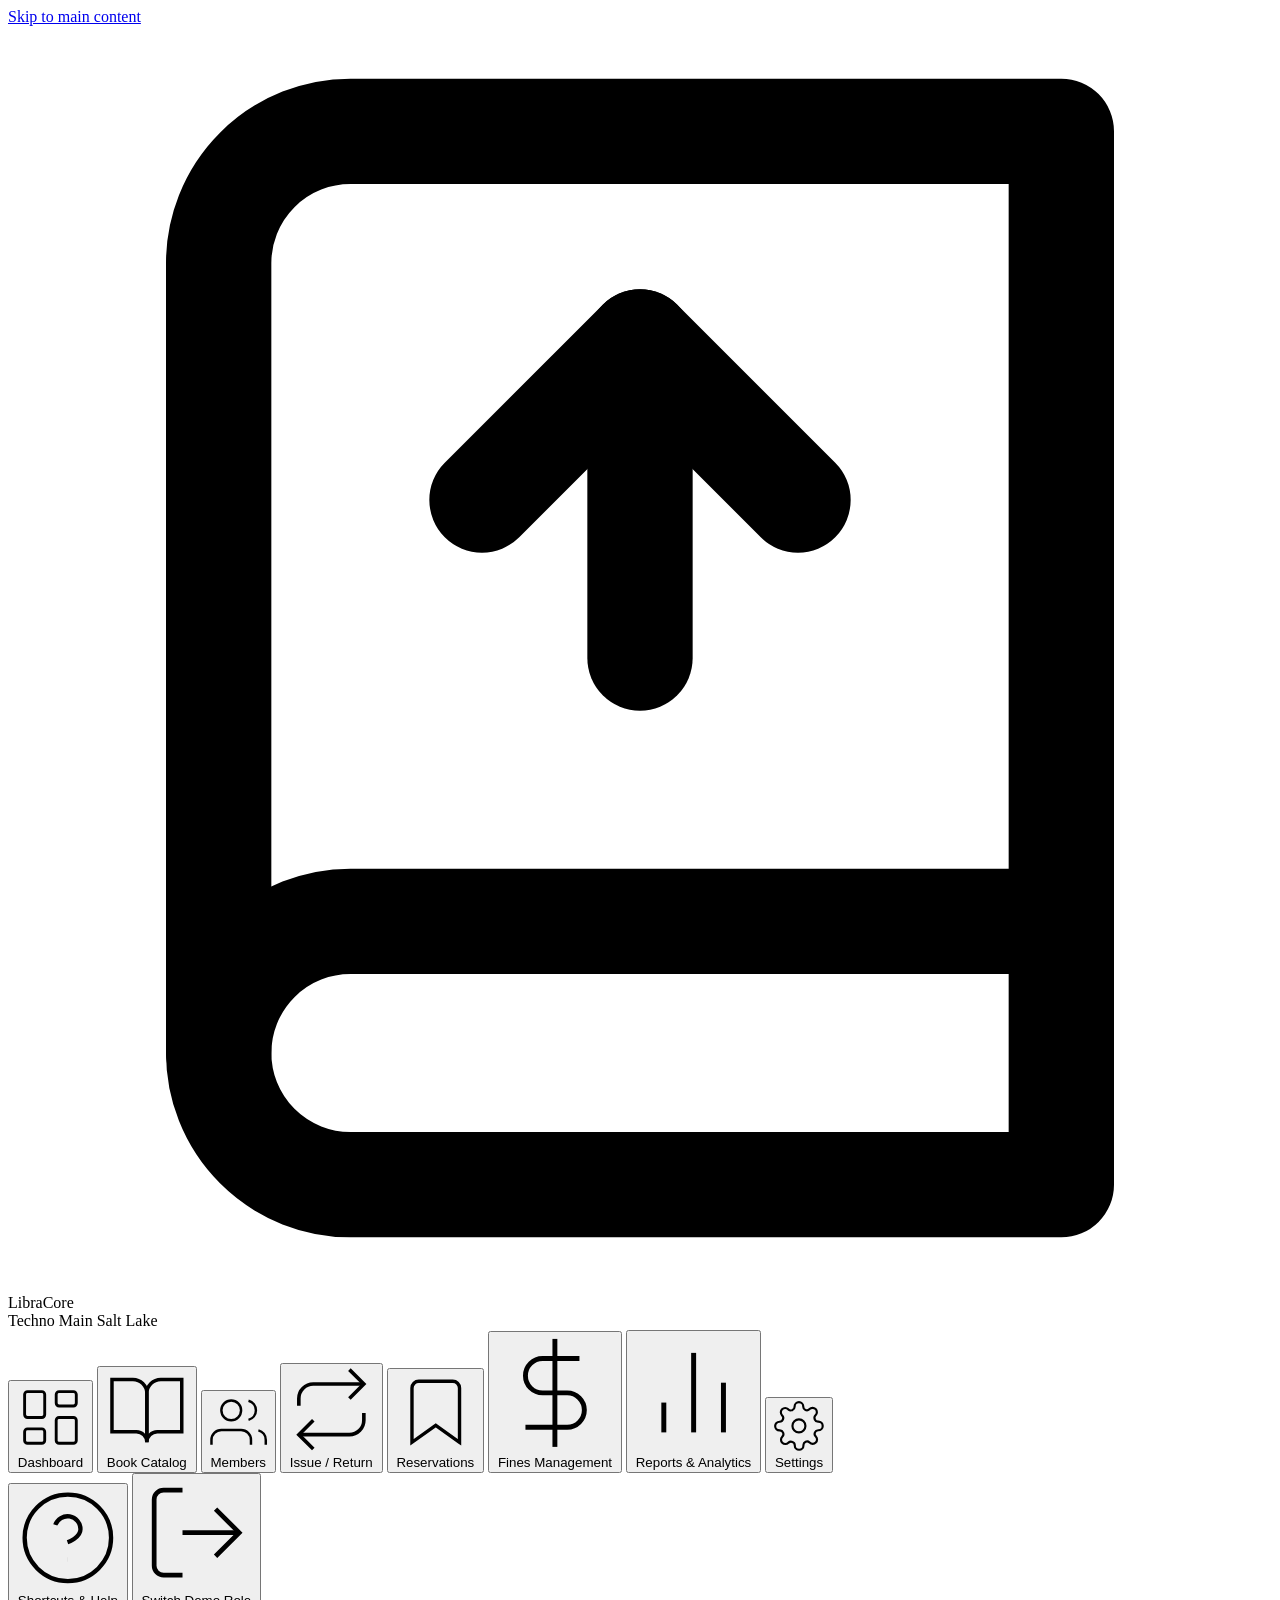
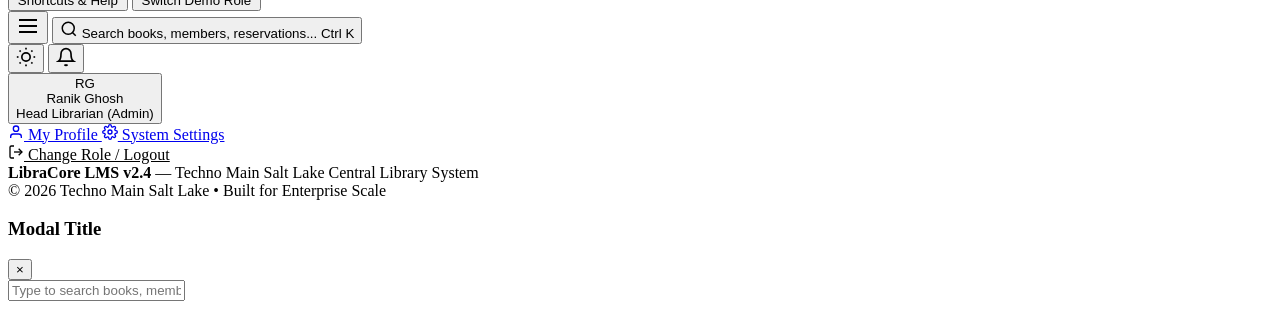
==== commit 217eb570: "Add files via upload" ====
--- a/index.html
+++ b/index.html
@@ -1,1972 +1,226 @@
-<!DOCTYPE html>
-<html lang="en">
-<head>
-    <meta charset="UTF-8">
-
-    <meta name="viewport" content="width=device-width, initial-scale=1.0">
-
-    <title>Library Management System</title>
-
-    <link rel="stylesheet" href="style.css">
-
-    <!-- Font Awesome Icons -->
-    <link
-        rel="stylesheet"
-        href="https://cdnjs.cloudflare.com/ajax/libs/font-awesome/6.5.1/css/all.min.css"
-    >
-</head>
-
-<body>
-
-    <!-- ================= LOGIN PAGE ================= -->
-
-    <div id="loginPage" class="login-page">
-
-        <div class="login-card">
-
-            <div class="login-logo">
-                <i class="fa-solid fa-book-open"></i>
-            </div>
-
-            <h1>LibraryMS</h1>
-
-            <p>Welcome back! Please login to continue.</p>
-
-            <form id="loginForm">
-
-                <div class="input-group">
-                    <label>Email</label>
-
-                    <input
-                        type="email"
-                        id="loginEmail"
-                        placeholder="admin@library.com"
-                        required
-                    >
-                </div>
-
-
-                <div class="input-group">
-
-                    <label>Password</label>
-
-                    <div class="password-box">
-
-                        <input
-                            type="password"
-                            id="loginPassword"
-                            placeholder="Enter password"
-                            required
-                        >
-
-                        <i
-                            class="fa-solid fa-eye"
-                            id="togglePassword"
-                        ></i>
-
-                    </div>
-
-                </div>
-
-
-                <div class="remember">
-
-                    <label>
-                        <input type="checkbox">
-                        Remember me
-                    </label>
-
-                    <a href="#">Forgot Password?</a>
-
-                </div>
-
-
-                <button type="submit" class="login-btn">
-
-                    <i class="fa-solid fa-right-to-bracket"></i>
-
-                    Login
-
-                </button>
-
-            </form>
-
-
-            <div class="demo-login">
-
-                <p>Demo Account</p>
-
-                <span>Email: admin@library.com</span>
-
-                <span>Password: admin123</span>
-
-            </div>
-
-        </div>
-
-    </div>
-
-
-    <!-- ================= MAIN APPLICATION ================= -->
-
-    <div id="app" class="app hidden">
-
-
-        <!-- ================= SIDEBAR ================= -->
-
-        <aside class="sidebar" id="sidebar">
-
-            <div class="sidebar-logo">
-
-                <div class="logo-icon">
-                    <i class="fa-solid fa-book-open"></i>
-                </div>
-
-                <h2>Central Library</h2>
-
-            </div>
-
-
-            <div class="menu">
-
-                <p class="menu-title">
-                    MAIN MENU
-                </p>
-
-
-                <a
-                    href="#"
-                    class="nav-link active"
-                    data-page="dashboard"
-                >
-
-                    <i class="fa-solid fa-chart-line"></i>
-
-                    <span>Dashboard</span>
-
-                </a>
-
-
-                <p class="menu-title">
-                    LIBRARY
-                </p>
-
-
-                <a
-                    href="#"
-                    class="nav-link"
-                    data-page="books"
-                >
-
-                    <i class="fa-solid fa-book"></i>
-
-                    <span>Books</span>
-
-                </a>
-
-
-                <a
-                    href="#"
-                    class="nav-link"
-                    data-page="members"
-                >
-
-                    <i class="fa-solid fa-users"></i>
-
-                    <span>Members</span>
-
-                </a>
-
-
-                <a
-                    href="#"
-                    class="nav-link"
-                    data-page="reservations"
-                >
-
-                    <i class="fa-solid fa-bookmark"></i>
-
-                    <span>Reservations</span>
-
-                </a>
-
-
-                <p class="menu-title">
-                    TRANSACTIONS
-                </p>
-
-
-                <a
-                    href="#"
-                    class="nav-link"
-                    data-page="issue"
-                >
-
-                    <i class="fa-solid fa-book-open-reader"></i>
-
-                    <span>Issue Book</span>
-
-                </a>
-
-
-                <a
-                    href="#"
-                    class="nav-link"
-                    data-page="return"
-                >
-
-                    <i class="fa-solid fa-arrow-rotate-left"></i>
-
-                    <span>Return Book</span>
-
-                </a>
-
-
-                <a
-                    href="#"
-                    class="nav-link"
-                    data-page="issued"
-                >
-
-                    <i class="fa-solid fa-list"></i>
-
-                    <span>Issued Books</span>
-
-                </a>
-
-
-                <p class="menu-title">
-                    MANAGEMENT
-                </p>
-
-
-                <a
-                    href="#"
-                    class="nav-link"
-                    data-page="fines"
-                >
-
-                    <i class="fa-solid fa-indian-rupee-sign"></i>
-
-                    <span>Fines</span>
-
-                </a>
-
-
-                <a
-                    href="#"
-                    class="nav-link"
-                    data-page="reports"
-                >
-
-                    <i class="fa-solid fa-chart-column"></i>
-
-                    <span>Reports</span>
-
-                </a>
-
-
-                <a
-                    href="#"
-                    class="nav-link"
-                    data-page="settings"
-                >
-
-                    <i class="fa-solid fa-gear"></i>
-
-                    <span>Settings</span>
-
-                </a>
-
-            </div>
-
-
-            <div class="sidebar-bottom">
-
-                <a href="#" id="logoutBtn">
-
-                    <i class="fa-solid fa-right-from-bracket"></i>
-
-                    Logout
-
-                </a>
-
-            </div>
-
-        </aside>
-
-
-        <!-- ================= MAIN CONTENT ================= -->
-
-        <main class="main">
-
-
-            <!-- ================= NAVBAR ================= -->
-
-            <header class="navbar">
-
-                <div class="nav-left">
-
-                    <button
-                        class="menu-toggle"
-                        id="menuToggle"
-                    >
-
-                        <i class="fa-solid fa-bars"></i>
-
-                    </button>
-
-
-                    <h2 id="pageTitle">
-                        Dashboard
-                    </h2>
-
-                </div>
-
-
-                <div class="nav-right">
-
-                    <div class="search-box">
-
-                        <i class="fa-solid fa-magnifying-glass"></i>
-
-                        <input
-                            type="text"
-                            placeholder="Search..."
-                        >
-
-                    </div>
-
-
-                    <button class="icon-btn">
-
-                        <i class="fa-regular fa-bell"></i>
-
-                        <span class="notification-dot"></span>
-
-                    </button>
-
-
-                    <div class="profile">
-
-                        <div class="profile-image">
-
-                            A
-
-                        </div>
-
-
-                        <div class="profile-info">
-
-                            <strong>Admin</strong>
-
-                            <small>Administrator</small>
-
-                        </div>
-
-
-                        <i class="fa-solid fa-chevron-down"></i>
-
-                    </div>
-
-                </div>
-
-            </header>
-
-
-            <!-- ================= CONTENT ================= -->
-
-            <section class="content">
-
-
-                <!-- ================= DASHBOARD ================= -->
-
-                <div
-                    id="dashboard"
-                    class="page active-page"
-                >
-
-                    <div class="page-header">
-
-                        <div>
-
-                            <h1>
-                                Welcome back, Admin 👋
-                            </h1>
-
-                            <p>
-                                Here's what's happening in your library today.
-                            </p>
-
-                        </div>
-
-                    </div>
-
-
-                    <div class="stats-grid">
-
-
-                        <div class="stat-card">
-
-                            <div class="stat-icon blue">
-
-                                <i class="fa-solid fa-book"></i>
-
-                            </div>
-
-
-                            <div>
-
-                                <p>Total Books</p>
-
-                                <h2 id="totalBooks">
-                                    1987
-                                </h2>
-
-                                <span class="positive">
-                                    +12 this month
-                                </span>
-
-                            </div>
-
-                        </div>
-
-
-                        <div class="stat-card">
-
-                            <div class="stat-icon purple">
-
-                                <i class="fa-solid fa-users"></i>
-
-                            </div>
-
-
-                            <div>
-
-                                <p>Total Members</p>
-
-                                <h2 id="totalMembers">
-                                    0
-                                </h2>
-
-                                <span class="positive">
-                                    +8 this month
-                                </span>
-
-                            </div>
-
-                        </div>
-
-
-                        <div class="stat-card">
-
-                            <div class="stat-icon orange">
-
-                                <i class="fa-solid fa-book-open-reader"></i>
-
-                            </div>
-
-
-                            <div>
-
-                                <p>Books Issued</p>
-
-                                <h2 id="totalIssued">
-                                    0
-                                </h2>
-
-                                <span>
-                                    Currently issued
-                                </span>
-
-                            </div>
-
-                        </div>
-
-
-                        <div class="stat-card">
-
-                            <div class="stat-icon red">
-
-                                <i class="fa-solid fa-triangle-exclamation"></i>
-
-                            </div>
-
-
-                            <div>
-
-                                <p>Overdue Books</p>
-
-                                <h2>12</h2>
-
-                                <span class="negative">
-                                    Needs attention
-                                </span>
-
-                            </div>
-
-                        </div>
-
-                    </div>
-
-
-                    <div class="dashboard-grid">
-
-
-                        <!-- Borrowing Chart -->
-
-                        <div class="dashboard-card large-card">
-
-                            <div class="card-header">
-
-                                <div>
-
-                                    <h3>
-                                        Borrowing Statistics
-                                    </h3>
-
-                                    <p>
-                                        Monthly book transactions
-                                    </p>
-
-                                </div>
-
-
-                                <select>
-
-                                    <option>
-                                        This Year
-                                    </option>
-
-                                    <option>
-                                        Last Year
-                                    </option>
-
-                                </select>
-
-                            </div>
-
-
-                            <div class="chart-placeholder">
-
-                                <div class="bar bar1"></div>
-
-                                <div class="bar bar2"></div>
-
-                                <div class="bar bar3"></div>
-
-                                <div class="bar bar4"></div>
-
-                                <div class="bar bar5"></div>
-
-                                <div class="bar bar6"></div>
-
-                                <div class="bar bar7"></div>
-
-                            </div>
-
-                        </div>
-
-
-                        <!-- Popular Books -->
-
-                        <div class="dashboard-card">
-
-                            <div class="card-header">
-
-                                <div>
-
-                                    <h3>
-                                        Popular Books
-                                    </h3>
-
-                                    <p>
-                                        Most borrowed books
-                                    </p>
-
-                                </div>
-
-                            </div>
-
-
-                            <div class="popular-list">
-
-
-                                <div class="popular-book">
-
-                                    <span class="rank">
-                                        1
-                                    </span>
-
-                                    <div class="book-mini-icon">
-
-                                        📘
-
-                                    </div>
-
-                                    <div>
-
-                                        <strong>
-                                            Java Programming
-                                        </strong>
-
-                                        <p>
-                                            124 borrows
-                                        </p>
-
-                                    </div>
-
-                                </div>
-
-
-                                <div class="popular-book">
-
-                                    <span class="rank">
-                                        2
-                                    </span>
-
-                                    <div class="book-mini-icon">
-
-                                        📕
-                                    </div>
-
-                                    <div>
-
-                                        <strong>
-                                            React Complete Guide
-                                        </strong>
-
-                                        <p>
-                                            98 borrows
-                                        </p>
-
-                                    </div>
-
-                                </div>
-
-
-                                <div class="popular-book">
-
-                                    <span class="rank">
-                                        3
-                                    </span>
-
-                                    <div class="book-mini-icon">
-
-                                        📗
-
-                                    </div>
-
-                                    <div>
-
-                                        <strong>
-                                            Python Programming
-                                        </strong>
-
-                                        <p>
-                                            87 borrows
-                                        </p>
-
-                                    </div>
-
-                                </div>
-
-                            </div>
-
-                        </div>
-
-                    </div>
-
-
-                    <!-- Recent Activity -->
-
-                    <div class="dashboard-card">
-
-                        <div class="card-header">
-
-                            <div>
-
-                                <h3>
-                                    Recent Activity
-                                </h3>
-
-                                <p>
-                                    Latest library activities
-                                </p>
-
-                            </div>
-
-
-                            <button class="text-btn">
-
-                                View All
-
-                            </button>
-
-                        </div>
-
-
-                        <div class="activity-list">
-
-
-                            <div class="activity">
-
-                                <div class="activity-icon">
-
-                                    <i class="fa-solid fa-book"></i>
-
-                                </div>
-
-
-                                <div>
-
-                                    <strong>
-                                        New book added
-                                    </strong>
-
-                                    <p>
-                                        Java Programming was added to the library.
-                                    </p>
-
-                                </div>
-
-
-                                <span>
-                                    10 min ago
-                                </span>
-
-                            </div>
-
-
-                            <div class="activity">
-
-                                <div class="activity-icon green">
-
-                                    <i class="fa-solid fa-arrow-right-arrow-left"></i>
-
-                                </div>
-
-
-                                <div>
-
-                                    <strong>
-                                        Book issued
-                                    </strong>
-
-                                    <p>
-                                        React Guide issued to Roni.
-                                    </p>
-
-                                </div>
-
-
-                                <span>
-                                    30 min ago
-                                </span>
-
-                            </div>
-
-
-                            <div class="activity">
-
-                                <div class="activity-icon orange">
-
-                                    <i class="fa-solid fa-rotate-left"></i>
-
-                                </div>
-
-
-                                <div>
-
-                                    <strong>
-                                        Book returned
-                                    </strong>
-
-                                    <p>
-                                        Python Programming was returned.
-                                    </p>
-
-                                </div>
-
-
-                                <span>
-                                    1 hour ago
-                                </span>
-
-                            </div>
-
-                        </div>
-
-                    </div>
-
-                </div>
-
-
-                <!-- ================= BOOKS PAGE ================= -->
-
-                <div
-                    id="books"
-                    class="page"
-                >
-
-                    <div class="page-header">
-
-                        <div>
-
-                            <h1>
-                                Books Management
-                            </h1>
-
-                            <p>
-                                Manage all books in your library.
-                            </p>
-
-                        </div>
-
-
-                        <button
-                            class="primary-btn"
-                            id="addBookBtn"
-                        >
-
-                            <i class="fa-solid fa-plus"></i>
-
-                            Add Book
-
-                        </button>
-
-                    </div>
-
-
-                    <div class="table-controls">
-
-                        <div class="table-search">
-
-                            <i class="fa-solid fa-magnifying-glass"></i>
-
-                            <input
-                                type="text"
-                                id="bookSearch"
-                                placeholder="Search books..."
-                            >
-
-                        </div>
-
-
-                        <select id="categoryFilter">
-
-                            <option value="">
-                                All Categories
-                            </option>
-
-                            <option value="Programming">
-                                Programming
-                            </option>
-
-                            <option value="Web Development">
-                                Web Development
-                            </option>
-
-                            <option value="Database">
-                                Database
-                            </option>
-
-                        </select>
-
-
-                        <select id="statusFilter">
-
-                            <option value="">
-                                All Status
-                            </option>
-
-                            <option value="Available">
-                                Available
-                            </option>
-
-                            <option value="Issued">
-                                Issued
-                            </option>
-
-                        </select>
-
-                    </div>
-
-
-                    <div class="table-card">
-
-                        <div class="table-responsive">
-
-                            <table>
-
-                                <thead>
-
-                                    <tr>
-
-                                        <th>Book</th>
-
-                                        <th>Author</th>
-
-                                        <th>Category</th>
-
-                                        <th>Available</th>
-
-                                        <th>Status</th>
-
-                                        <th>Actions</th>
-
-                                    </tr>
-
-                                </thead>
-
-
-                                <tbody id="bookTableBody">
-
-                                </tbody>
-
-                            </table>
-
-                        </div>
-
-                    </div>
-
-                </div>
-
-
-                <!-- ================= MEMBERS PAGE ================= -->
-
-                <div
-                    id="members"
-                    class="page"
-                >
-
-                    <div class="page-header">
-
-                        <div>
-
-                            <h1>
-                                Members
-                            </h1>
-
-                            <p>
-                                Manage library members.
-                            </p>
-
-                        </div>
-
-
-                        <button
-                            class="primary-btn"
-                            id="addMemberBtn"
-                        >
-
-                            <i class="fa-solid fa-user-plus"></i>
-
-                            Add Member
-
-                        </button>
-
-                    </div>
-
-
-                    <div class="table-controls">
-
-                        <div class="table-search">
-
-                            <i class="fa-solid fa-magnifying-glass"></i>
-
-                            <input
-                                type="text"
-                                id="memberSearch"
-                                placeholder="Search members..."
-                            >
-
-                        </div>
-
-
-                        <select>
-
-                            <option>
-                                All Members
-                            </option>
-
-                            <option>
-                                Students
-                            </option>
-
-                            <option>
-                                Teachers
-                            </option>
-
-                        </select>
-
-                    </div>
-
-
-                    <div class="table-card">
-
-                        <div class="table-responsive">
-
-                            <table>
-
-                                <thead>
-
-                                    <tr>
-
-                                        <th>Member</th>
-
-                                        <th>Email</th>
-
-                                        <th>Phone</th>
-
-                                        <th>Role</th>
-
-                                        <th>Status</th>
-
-                                        <th>Books</th>
-
-                                        <th>Actions</th>
-
-                                    </tr>
-
-                                </thead>
-
-
-                                <tbody id="memberTableBody">
-
-                                </tbody>
-
-                            </table>
-
-                        </div>
-
-                    </div>
-
-                </div>
-
-
-                <!-- ================= ISSUE BOOK ================= -->
-
-                <div
-                    id="issue"
-                    class="page"
-                >
-
-                    <div class="page-header">
-
-                        <div>
-
-                            <h1>
-                                Issue Book
-                            </h1>
-
-                            <p>
-                                Issue a book to a library member.
-                            </p>
-
-                        </div>
-
-                    </div>
-
-
-                    <div class="form-card">
-
-                        <form id="issueBookForm">
-
-
-                            <div class="form-grid">
-
-
-                                <div class="input-group">
-
-                                    <label>
-                                        Select Member
-                                    </label>
-
-                                    <select
-                                        id="issueMember"
-                                        required
-                                    >
-
-                                        <option value="">
-                                            Select Member
-                                        </option>
-
-                                    </select>
-
-                                </div>
-
-
-                                <div class="input-group">
-
-                                    <label>
-                                        Select Book
-                                    </label>
-
-                                    <select
-                                        id="issueBook"
-                                        required
-                                    >
-
-                                        <option value="">
-                                            Select Book
-                                        </option>
-
-                                    </select>
-
-                                </div>
-
-
-                                <div class="input-group">
-
-                                    <label>
-                                        Issue Date
-                                    </label>
-
-                                    <input
-                                        type="date"
-                                        id="issueDate"
-                                        required
-                                    >
-
-                                </div>
-
-
-                                <div class="input-group">
-
-                                    <label>
-                                        Due Date
-                                    </label>
-
-                                    <input
-                                        type="date"
-                                        id="dueDate"
-                                        required
-                                    >
-
-                                </div>
-
-                            </div>
-
-
-                            <button
-                                type="submit"
-                                class="primary-btn"
-                            >
-
-                                <i class="fa-solid fa-book-open-reader"></i>
-
-                                Issue Book
-
-                            </button>
-
-                        </form>
-
-                    </div>
-
-                </div>
-
-
-                <!-- ================= RETURN BOOK ================= -->
-
-                <div
-                    id="return"
-                    class="page"
-                >
-
-                    <div class="page-header">
-
-                        <div>
-
-                            <h1>
-                                Return Book
-                            </h1>
-
-                            <p>
-                                Return issued books.
-                            </p>
-
-                        </div>
-
-                    </div>
-
-
-                    <div class="form-card">
-
-                        <div class="input-group">
-
-                            <label>
-                                Select Issued Book
-                            </label>
-
-                            <select id="returnTransaction">
-
-                                <option value="">
-                                    Select Transaction
-                                </option>
-
-                            </select>
-
-                        </div>
-
-
-                        <div
-                            id="returnDetails"
-                            class="return-details"
-                        >
-
-                            Select an issued book to view details.
-
-                        </div>
-
-
-                        <button
-                            class="primary-btn"
-                            id="returnBookBtn"
-                        >
-
-                            <i class="fa-solid fa-rotate-left"></i>
-
-                            Return Book
-
-                        </button>
-
-                    </div>
-
-                </div>
-
-
-                <!-- ================= ISSUED BOOKS ================= -->
-
-                <div
-                    id="issued"
-                    class="page"
-                >
-
-                    <div class="page-header">
-
-                        <div>
-
-                            <h1>
-                                Issued Books
-                            </h1>
-
-                            <p>
-                                View all currently issued books.
-                            </p>
-
-                        </div>
-
-                    </div>
-
-
-                    <div class="table-card">
-
-                        <div class="table-responsive">
-
-                            <table>
-
-                                <thead>
-
-                                    <tr>
-
-                                        <th>Book</th>
-
-                                        <th>Member</th>
-
-                                        <th>Issue Date</th>
-
-                                        <th>Due Date</th>
-
-                                        <th>Status</th>
-
-                                    </tr>
-
-                                </thead>
-
-
-                                <tbody id="issuedTableBody">
-
-                                </tbody>
-
-                            </table>
-
-                        </div>
-
-                    </div>
-
-                </div>
-
-
-                <!-- ================= RESERVATIONS ================= -->
-
-                <div
-                    id="reservations"
-                    class="page"
-                >
-
-                    <div class="page-header">
-
-                        <div>
-
-                            <h1>
-                                Reservations
-                            </h1>
-
-                            <p>
-                                Manage book reservations.
-                            </p>
-
-                        </div>
-
-                    </div>
-
-
-                    <div class="empty-page">
-
-                        <i class="fa-solid fa-bookmark"></i>
-
-                        <h2>
-                            No Active Reservations
-                        </h2>
-
-                        <p>
-                            Book reservations will appear here.
-                        </p>
-
-                    </div>
-
-                </div>
-
-
-                <!-- ================= FINES ================= -->
-
-                <div
-                    id="fines"
-                    class="page"
-                >
-
-                    <div class="page-header">
-
-                        <div>
-
-                            <h1>
-                                Fine Management
-                            </h1>
-
-                            <p>
-                                Track and manage library fines.
-                            </p>
-
-                        </div>
-
-                    </div>
-
-
-                    <div class="stats-grid">
-
-
-                        <div class="stat-card">
-
-                            <div class="stat-icon red">
-
-                                <i class="fa-solid fa-indian-rupee-sign"></i>
-
-                            </div>
-
-                            <div>
-
-                                <p>Total Fines</p>
-
-                                <h2>
-                                    ₹2,500
-                                </h2>
-
-                            </div>
-
-                        </div>
-
-
-                        <div class="stat-card">
-
-                            <div class="stat-icon orange">
-
-                                <i class="fa-solid fa-clock"></i>
-
-                            </div>
-
-                            <div>
-
-                                <p>Pending</p>
-
-                                <h2>
-                                    ₹500
-                                </h2>
-
-                            </div>
-
-                        </div>
-
-
-                        <div class="stat-card">
-
-                            <div class="stat-icon green">
-
-                                <i class="fa-solid fa-circle-check"></i>
-
-                            </div>
-
-                            <div>
-
-                                <p>Collected</p>
-
-                                <h2>
-                                    ₹2,000
-                                </h2>
-
-                            </div>
-
-                        </div>
-
-                    </div>
-
-
-                    <div class="table-card">
-
-                        <table>
-
-                            <thead>
-
-                                <tr>
-
-                                    <th>Member</th>
-
-                                    <th>Book</th>
-
-                                    <th>Days Late</th>
-
-                                    <th>Fine</th>
-
-                                    <th>Status</th>
-
-                                </tr>
-
-                            </thead>
-
-
-                            <tbody>
-
-                                <tr>
-
-                                    <td>Roni</td>
-
-                                    <td>Java Programming</td>
-
-                                    <td>5</td>
-
-                                    <td>₹25</td>
-
-                                    <td>
-
-                                        <span class="badge unpaid">
-                                            Unpaid
-                                        </span>
-
-                                    </td>
-
-                                </tr>
-
-
-                                <tr>
-
-                                    <td>John</td>
-
-                                    <td>Python Programming</td>
-
-                                    <td>2</td>
-
-                                    <td>₹10</td>
-
-                                    <td>
-
-                                        <span class="badge paid">
-                                            Paid
-                                        </span>
-
-                                    </td>
-
-                                </tr>
-
-                            </tbody>
-
-                        </table>
-
-                    </div>
-
-                </div>
-
-
-                <!-- ================= REPORTS ================= -->
-
-                <div
-                    id="reports"
-                    class="page"
-                >
-
-                    <div class="page-header">
-
-                        <div>
-
-                            <h1>
-                                Reports & Analytics
-                            </h1>
-
-                            <p>
-                                View library performance.
-                            </p>
-
-                        </div>
-
-                    </div>
-
-
-                    <div class="reports-grid">
-
-
-                        <div class="dashboard-card">
-
-                            <h3>
-                                Books by Category
-                            </h3>
-
-                            <div class="report-circle">
-
-                                <span>📚</span>
-
-                            </div>
-
-                        </div>
-
-
-                        <div class="dashboard-card">
-
-                            <h3>
-                                Monthly Activity
-                            </h3>
-
-                            <div class="chart-placeholder small-chart">
-
-                                <div class="bar bar1"></div>
-
-                                <div class="bar bar2"></div>
-
-                                <div class="bar bar3"></div>
-
-                                <div class="bar bar4"></div>
-
-                                <div class="bar bar5"></div>
-
-                            </div>
-
-                        </div>
-
-                    </div>
-
-                </div>
-
-
-                <!-- ================= SETTINGS ================= -->
-
-                <div
-                    id="settings"
-                    class="page"
-                >
-
-                    <div class="page-header">
-
-                        <div>
-
-                            <h1>
-                                Settings
-                            </h1>
-
-                            <p>
-                                Manage your library settings.
-                            </p>
-
-                        </div>
-
-                    </div>
-
-
-                    <div class="form-card settings-card">
-
-
-                        <h3>
-                            General Settings
-                        </h3>
-
-
-                        <div class="input-group">
-
-                            <label>
-                                Library Name
-                            </label>
-
-                            <input
-                                type="text"
-                                value="Central Library"
-                            >
-
-                        </div>
-
-
-                        <div class="form-grid">
-
-
-                            <div class="input-group">
-
-                                <label>
-                                    Maximum Books
-                                </label>
-
-                                <input
-                                    type="number"
-                                    value="5"
-                                >
-
-                            </div>
-
-
-                            <div class="input-group">
-
-                                <label>
-                                    Borrow Duration
-                                </label>
-
-                                <input
-                                    type="number"
-                                    value="14"
-                                >
-
-                            </div>
-
-
-                            <div class="input-group">
-
-                                <label>
-                                    Fine Per Day
-                                </label>
-
-                                <input
-                                    type="number"
-                                    value="5"
-                                >
-
-                            </div>
-
-                        </div>
-
-
-                        <button class="primary-btn">
-
-                            Save Settings
-
-                        </button>
-
-                    </div>
-
-                </div>
-
-            </section>
-
-        </main>
-
-    </div>
-
-
-    <!-- ================= ADD BOOK MODAL ================= -->
-
-    <div
-        id="bookModal"
-        class="modal"
-    >
-
-        <div class="modal-content">
-
-            <div class="modal-header">
-
-                <h2>
-                    Add New Book
-                </h2>
-
-
-                <button
-                    class="close-modal"
-                    id="closeBookModal"
-                >
-
-                    &times;
-
-                </button>
-
-            </div>
-
-
-            <form id="addBookForm">
-
-
-                <div class="input-group">
-
-                    <label>
-                        Book Title
-                    </label>
-
-                    <input
-                        type="text"
-                        id="bookTitle"
-                        required
-                    >
-
-                </div>
-
-
-                <div class="input-group">
-
-                    <label>
-                        Author
-                    </label>
-
-                    <input
-                        type="text"
-                        id="bookAuthor"
-                        required
-                    >
-
-                </div>
-
-
-                <div class="input-group">
-
-                    <label>
-                        Category
-                    </label>
-
-                    <select
-                        id="bookCategory"
-                        required
-                    >
-
-                        <option value="">
-                            Select Category
-                        </option>
-
-                        <option>
-                            Programming
-                        </option>
-
-                        <option>
-                            Web Development
-                        </option>
-
-                        <option>
-                            Database
-                        </option>
-
-                        <option>
-                            Artificial Intelligence
-                        </option>
-
-                    </select>
-
-                </div>
-
-
-                <div class="form-grid">
-
-
-                    <div class="input-group">
-
-                        <label>
-                            Total Copies
-                        </label>
-
-                        <input
-                            type="number"
-                            id="bookCopies"
-                            min="1"
-                            required
-                        >
-
-                    </div>
-
-
-                    <div class="input-group">
-
-                        <label>
-                            ISBN
-                        </label>
-
-                        <input
-                            type="text"
-                            id="bookISBN"
-                        >
-
-                    </div>
-
-                </div>
-
-
-                <button
-                    type="submit"
-                    class="primary-btn full-btn"
-                >
-
-                    Add Book
-
-                </button>
-
-            </form>
-
-        </div>
-
-    </div>
-
-
-    <!-- ================= ADD MEMBER MODAL ================= -->
-
-    <div
-        id="memberModal"
-        class="modal"
-    >
-
-        <div class="modal-content">
-
-            <div class="modal-header">
-
-                <h2>
-                    Add New Member
-                </h2>
-
-
-                <button
-                    class="close-modal"
-                    id="closeMemberModal"
-                >
-
-                    &times;
-
-                </button>
-
-            </div>
-
-
-            <form id="addMemberForm">
-
-
-                <div class="input-group">
-
-                    <label>
-                        Full Name
-                    </label>
-
-                    <input
-                        type="text"
-                        id="memberName"
-                        required
-                    >
-
-                </div>
-
-
-                <div class="input-group">
-
-                    <label>
-                        Email
-                    </label>
-
-                    <input
-                        type="email"
-                        id="memberEmail"
-                        required
-                    >
-
-                </div>
-
-
-                <div class="input-group">
-
-                    <label>
-                        Phone
-                    </label>
-
-                    <input
-                        type="text"
-                        id="memberPhone"
-                        required
-                    >
-
-                </div>
-
-
-                <div class="input-group">
-
-                    <label>
-                        Role
-                    </label>
-
-                    <select id="memberRole">
-
-                        <option>
-                            Student
-                        </option>
-
-                        <option>
-                            Teacher
-                        </option>
-
-                        <option>
-                            Staff
-                        </option>
-
-                    </select>
-
-                </div>
-
-
-                <button
-                    type="submit"
-                    class="primary-btn full-btn"
-                >
-
-                    Add Member
-
-                </button>
-
-            </form>
-
-        </div>
-
-    </div>
-
-
-    <!-- ================= TOAST ================= -->
-
-    <div
-        id="toast"
-        class="toast"
-    >
-
-        <i class="fa-solid fa-circle-check"></i>
-
-        <span id="toastMessage">
-            Success
-        </span>
-
-    </div>
-
-
-    <script src="script.js"></script>
-
-</body>
-</html>+<!DOCTYPE html>
+<html lang="en">
+<head>
+  <meta charset="UTF-8">
+  <meta name="viewport" content="width=device-width, initial-scale=1.0">
+  <meta name="description" content="Enterprise-grade SaaS dashboard for college library operations.">
+  <meta name="theme-color" content="#2563eb">
+  <title>LibraCore | Techno Main Salt Lake Library Platform</title>
+  <link rel="stylesheet" href="css/style.css">
+</head>
+<body>
+<a href="#main-content" class="skip-link">Skip to main content</a>
+
+<div class="app-container">
+<!-- SIDEBAR -->
+<aside class="sidebar" id="app-sidebar" aria-label="Main Navigation">
+<div class="sidebar-header">
+<div class="brand-logo">
+<svg viewBox="0 0 24 24" fill="none" stroke="currentColor" stroke-width="2"
+stroke-linecap="round" stroke-linejoin="round">
+<path d="M4 19.5A2.5 2.5 0 0 1 6.5 17H20"/>
+<path d="M6.5 2H20v20H6.5A2.5 2.5 0 0 1 4 19.5v-15A2.5 2.5 0 0 1 6.5 2z"/>
+<path d="M12 6v6"/>
+<path d="M15 9l-3-3-3 3"/>
+</svg>
+<div>
+<div>LibraCore</div>
+<span class="college-badge">Techno Main Salt Lake</span>
+</div>
+</div>
+</div>
+<nav class="sidebar-nav" id="sidebar-nav">
+<button class="nav-item active" data-section="dashboard">
+<svg viewBox="0 0 24 24" fill="none" stroke="currentColor"><rect x="3" y="3" width="7"
+height="9" rx="1"/><rect x="14" y="3" width="7" height="5" rx="1"/><rect x="14" y="12" width="7"
+height="9" rx="1"/><rect x="3" y="16" width="7" height="5" rx="1"/></svg>
+Dashboard
+</button>
+<button class="nav-item" data-section="books">
+<svg viewBox="0 0 24 24" fill="none" stroke="currentColor"><path d="M2 3h6a4 4 0 0 1
+4 4v14a3 3 0 0 0-3-3H2z"/><path d="M22 3h-6a4 4 0 0 0-4 4v14a3 3 0 0 1 3-3h7z"/></svg>
+Book Catalog
+</button>
+<button class="nav-item" data-section="members">
+<svg viewBox="0 0 24 24" fill="none" stroke="currentColor"><path d="M17 21v-2a4 4 0
+0 0-4-4H5a4 4 0 0 0-4 4v2"/><circle cx="9" cy="7" r="4"/><path d="M23 21v-2a4 4 0 0
+0-3-3.87"/><path d="M16 3.13a4 4 0 0 1 0 7.75"/></svg>
+Members
+</button>
+<button class="nav-item" data-section="circulation">
+<svg viewBox="0 0 24 24" fill="none" stroke="currentColor"><polyline points="17 1 21 5
+17 9"/><path d="M3 11V9a4 4 0 0 1 4-4h14"/><polyline points="7 23 3 19 7 15"/><path d="M21
+13v2a4 4 0 0 1-4 4H3"/></svg>
+Issue / Return
+
+</button>
+<button class="nav-item" data-section="reservations">
+<svg viewBox="0 0 24 24" fill="none" stroke="currentColor"><path d="M19 21l-7-5-7
+5V5a2 2 0 0 1 2-2h10a2 2 0 0 1 2 2z"/></svg>
+Reservations
+</button>
+<button class="nav-item" data-section="fines">
+<svg viewBox="0 0 24 24" fill="none" stroke="currentColor"><line x1="12" y1="1" x2="12"
+y2="23"/><path d="M17 5H9.5a3.5 3.5 0 0 0 0 7h5a3.5 3.5 0 0 1 0 7H6"/></svg>
+Fines Management
+</button>
+<button class="nav-item" data-section="reports">
+<svg viewBox="0 0 24 24" fill="none" stroke="currentColor"><line x1="18" y1="20"
+x2="18" y2="10"/><line x1="12" y1="20" x2="12" y2="4"/><line x1="6" y1="20" x2="6" y2="14"/></svg>
+Reports & Analytics
+</button>
+<button class="nav-item" data-section="settings">
+<svg viewBox="0 0 24 24" fill="none" stroke="currentColor"><circle cx="12" cy="12"
+r="3"/><path d="M19.4 15a1.65 1.65 0 0 0 .33 1.82l.06.06a2 2 0 0 1 0 2.83 2 2 0 0 1-2.83
+0l-.06-.06a1.65 1.65 0 0 0-1.82-.33 1.65 1.65 0 0 0-1 1.51V21a2 2 0 0 1-2 2 2 2 0 0
+1-2-2v-.09A1.65 1.65 0 0 0 9 19.4a1.65 1.65 0 0 0-1.82.33l-.06.06a2 2 0 0 1-2.83 0 2 2 0 0 1
+0-2.83l.06-.06a1.65 1.65 0 0 0 .33-1.82 1.65 1.65 0 0 0-1.51-1H3a2 2 0 0 1-2-2 2 2 0 0 1
+2-2h.09A1.65 1.65 0 0 0 4.6 9a1.65 1.65 0 0 0-.33-1.82l-.06-.06a2 2 0 0 1 0-2.83 2 2 0 0 1 2.83
+0l.06.06a1.65 1.65 0 0 0 1.82.33H9a1.65 1.65 0 0 0 1-1.51V3a2 2 0 0 1 2-2 2 2 0 0 1 2 2v.09a1.65
+1.65 0 0 0 1 1.51 1.65 1.65 0 0 0 1.82-.33l.06-.06a2 2 0 0 1 2.83 0 2 2 0 0 1 0 2.83l-.06.06a1.65
+1.65 0 0 0-.33 1.82V9a1.65 1.65 0 0 0 1.51 1H21a2 2 0 0 1 2 2 2 2 0 0 1-2 2h-.09a1.65 1.65 0 0
+0-1.51 1z"/></svg>
+Settings
+</button>
+</nav>
+<div class="sidebar-footer">
+<button class="nav-item" id="btn-shortcuts-help">
+<svg viewBox="0 0 24 24" fill="none" stroke="currentColor"><circle cx="12" cy="12"
+r="10"/><path d="M9.09 9a3 3 0 0 1 5.83 1c0 2-3 3-3 3"/><line x1="12" y1="17" x2="12.01"
+y2="17"/></svg>
+Shortcuts & Help
+</button>
+<button class="nav-item" id="btn-switch-role">
+<svg viewBox="0 0 24 24" fill="none" stroke="currentColor"><path d="M9 21H5a2 2 0 0
+1-2-2V5a2 2 0 0 1 2-2h4"/><polyline points="16 17 21 12 16 7"/><line x1="21" y1="12" x2="9"
+y2="12"/></svg>
+Switch Demo Role
+
+</button>
+</div>
+</aside>
+<!-- MAIN WRAPPER -->
+<div class="main-wrapper">
+<!-- HEADER -->
+<header class="header">
+<div class="header-left">
+<button class="mobile-menu-btn" id="mobile-toggle" aria-label="Toggle Sidebar
+Menu">
+<svg width="24" height="24" viewBox="0 0 24 24" fill="none" stroke="currentColor"
+stroke-width="2"><line x1="3" y1="12" x2="21" y2="12"/><line x1="3" y1="6" x2="21" y2="6"/><line
+x1="3" y1="18" x2="21" y2="18"/></svg>
+</button>
+<button class="global-search-trigger" id="btn-global-search" aria-label="Search
+Catalog and Members">
+<svg width="18" height="18" viewBox="0 0 24 24" fill="none" stroke="currentColor"
+stroke-width="2"><circle cx="11" cy="11" r="8"/><line x1="21" y1="21" x2="16.65" y2="16.65"/></svg>
+<span>Search books, members, reservations...</span>
+<span class="kbd-shortcut">Ctrl K</span>
+</button>
+</div>
+<div class="header-right">
+<button class="icon-btn" id="btn-theme-toggle" aria-label="Toggle Dark/Light Theme">
+<svg class="sun-icon" width="20" height="20" viewBox="0 0 24 24" fill="none"
+stroke="currentColor" stroke-width="2"><circle cx="12" cy="12" r="5"/><line x1="12" y1="1" x2="12"
+y2="3"/><line x1="12" y1="21" x2="12" y2="23"/><line x1="4.22" y1="4.22" x2="5.64" y2="5.64"/><line
+x1="18.36" y1="18.36" x2="19.78" y2="19.78"/><line x1="1" y1="12" x2="3" y2="12"/><line x1="21"
+y1="12" x2="23" y2="12"/><line x1="4.22" y1="19.78" x2="5.64" y2="18.36"/><line x1="18.36" y1="5.64"
+x2="19.78" y2="4.22"/></svg>
+</button>
+<button class="icon-btn" id="btn-notifications" aria-label="Notifications">
+<svg width="20" height="20" viewBox="0 0 24 24" fill="none" stroke="currentColor"
+stroke-width="2"><path d="M18 8A6 6 0 0 0 6 8c0 7-3 9-3 9h18s-3-2-3-9"/><path d="M13.73
+21a2 2 0 0 1-3.46 0"/></svg>
+<span class="badge-dot" id="notif-badge"></span>
+</button>
+<div class="user-profile-menu">
+<button class="user-btn" id="user-menu-btn" aria-haspopup="true"
+
+aria-expanded="false">
+<div class="avatar" id="user-avatar">RG</div>
+<div class="user-info">
+<div class="user-name" id="user-display-name">Ranik Ghosh</div>
+<div class="user-role" id="user-display-role">Head Librarian (Admin)</div>
+</div>
+</button>
+<div class="dropdown-menu" id="user-dropdown">
+<a href="#" class="dropdown-item" data-action="profile">
+<svg width="16" height="16" viewBox="0 0 24 24" fill="none"
+stroke="currentColor" stroke-width="2"><path d="M20 21v-2a4 4 0 0 0-4-4H8a4 4 0 0 0-4
+4v2"/><circle cx="12" cy="7" r="4"/></svg> My Profile
+</a>
+<a href="#" class="dropdown-item" data-action="settings">
+<svg width="16" height="16" viewBox="0 0 24 24" fill="none"
+stroke="currentColor" stroke-width="2"><circle cx="12" cy="12" r="3"/><path d="M19.4 15a1.65
+1.65 0 0 0 .33 1.82l.06.06a2 2 0 0 1 0 2.83 2 2 0 0 1-2.83 0l-.06-.06a1.65 1.65 0 0 0-1.82-.33 1.65
+1.65 0 0 0-1 1.51V21a2 2 0 0 1-2 2 2 2 0 0 1-2-2v-.09A1.65 1.65 0 0 0 9 19.4a1.65 1.65 0 0
+0-1.82.33l-.06.06a2 2 0 0 1-2.83 0 2 2 0 0 1 0-2.83l.06-.06a1.65 1.65 0 0 0 .33-1.82 1.65 1.65 0 0
+0-1.51-1H3a2 2 0 0 1-2-2 2 2 0 0 1 2-2h.09A1.65 1.65 0 0 0 4.6 9a1.65 1.65 0 0
+0-.33-1.82l-.06-.06a2 2 0 0 1 0-2.83 2 2 0 0 1 2.83 0l.06.06a1.65 1.65 0 0 0 1.82.33H9a1.65 1.65 0
+0 0 1-1.51V3a2 2 0 0 1 2-2 2 2 0 0 1 2 2v.09a1.65 1.65 0 0 0 1 1.51 1.65 1.65 0 0 0
+1.82-.33l.06-.06a2 2 0 0 1 2.83 0 2 2 0 0 1 0 2.83l-.06.06a1.65 1.65 0 0 0-.33 1.82V9a1.65 1.65 0 0
+0 1.51 1H21a2 2 0 0 1 2 2 2 2 0 0 1-2 2h-.09a1.65 1.65 0 0 0-1.51 1z"/></svg> System Settings
+</a>
+<div class="dropdown-divider"></div>
+<a href="#" class="dropdown-item" data-action="switch-role"
+style="color:var(--danger)">
+<svg width="16" height="16" viewBox="0 0 24 24" fill="none"
+stroke="currentColor" stroke-width="2"><path d="M9 21H5a2 2 0 0 1-2-2V5a2 2 0 0 1
+2-2h4"/><polyline points="16 17 21 12 16 7"/><line x1="21" y1="12" x2="9" y2="12"/></svg> Change
+Role / Logout
+</a>
+</div>
+</div>
+</div>
+</header>
+<!-- DYNAMIC MAIN CONTENT -->
+<main class="content-area" id="main-content" tabIndex="-1">
+<!-- Content generated dynamically via JavaScript -->
+</main>
+
+<!-- FOOTER -->
+<footer class="footer">
+<div>
+<strong>LibraCore LMS v2.4</strong> — Techno Main Salt Lake Central Library System
+</div>
+<div>
+© 2026 Techno Main Salt Lake • Built for Enterprise Scale
+</div>
+</footer>
+</div>
+</div>
+<!-- TOAST CONTAINER -->
+<div class="toast-container" id="toast-container" aria-live="polite"></div>
+<!-- MODAL CONTAINER (REUSABLE) -->
+<div class="modal-backdrop" id="modal-backdrop" role="dialog" aria-modal="true"
+aria-hidden="true">
+<div class="modal" id="modal-box">
+<div class="modal-header">
+<h3 class="modal-title" id="modal-title">Modal Title</h3>
+<button class="btn-icon" id="btn-modal-close" aria-label="Close dialog">×</button>
+</div>
+<div class="modal-body" id="modal-body">
+<!-- Modal Body Content -->
+</div>
+<div class="modal-footer" id="modal-footer">
+<!-- Buttons -->
+</div>
+</div>
+</div>
+<!-- GLOBAL SEARCH OVERLAY MODAL -->
+<div class="modal-backdrop" id="search-modal-backdrop">
+<div class="modal" style="max-width: 650px;">
+<div class="search-modal-body">
+<input type="text" class="search-modal-input" id="global-search-input"
+placeholder="Type to search books, members, or reservations..." autocomplete="off">
+<div class="search-results" id="global-search-results">
+<!-- Search Results Rendered Here -->
+</div>
+</div>
+</div>
+
+</div>
+<!-- MAIN JASCRIPT ENGINE (VANILLA ES MODULE ARCHITECTURE) -->
+  <script type="module" src="js/app.js"></script>
+</body>
+</html>
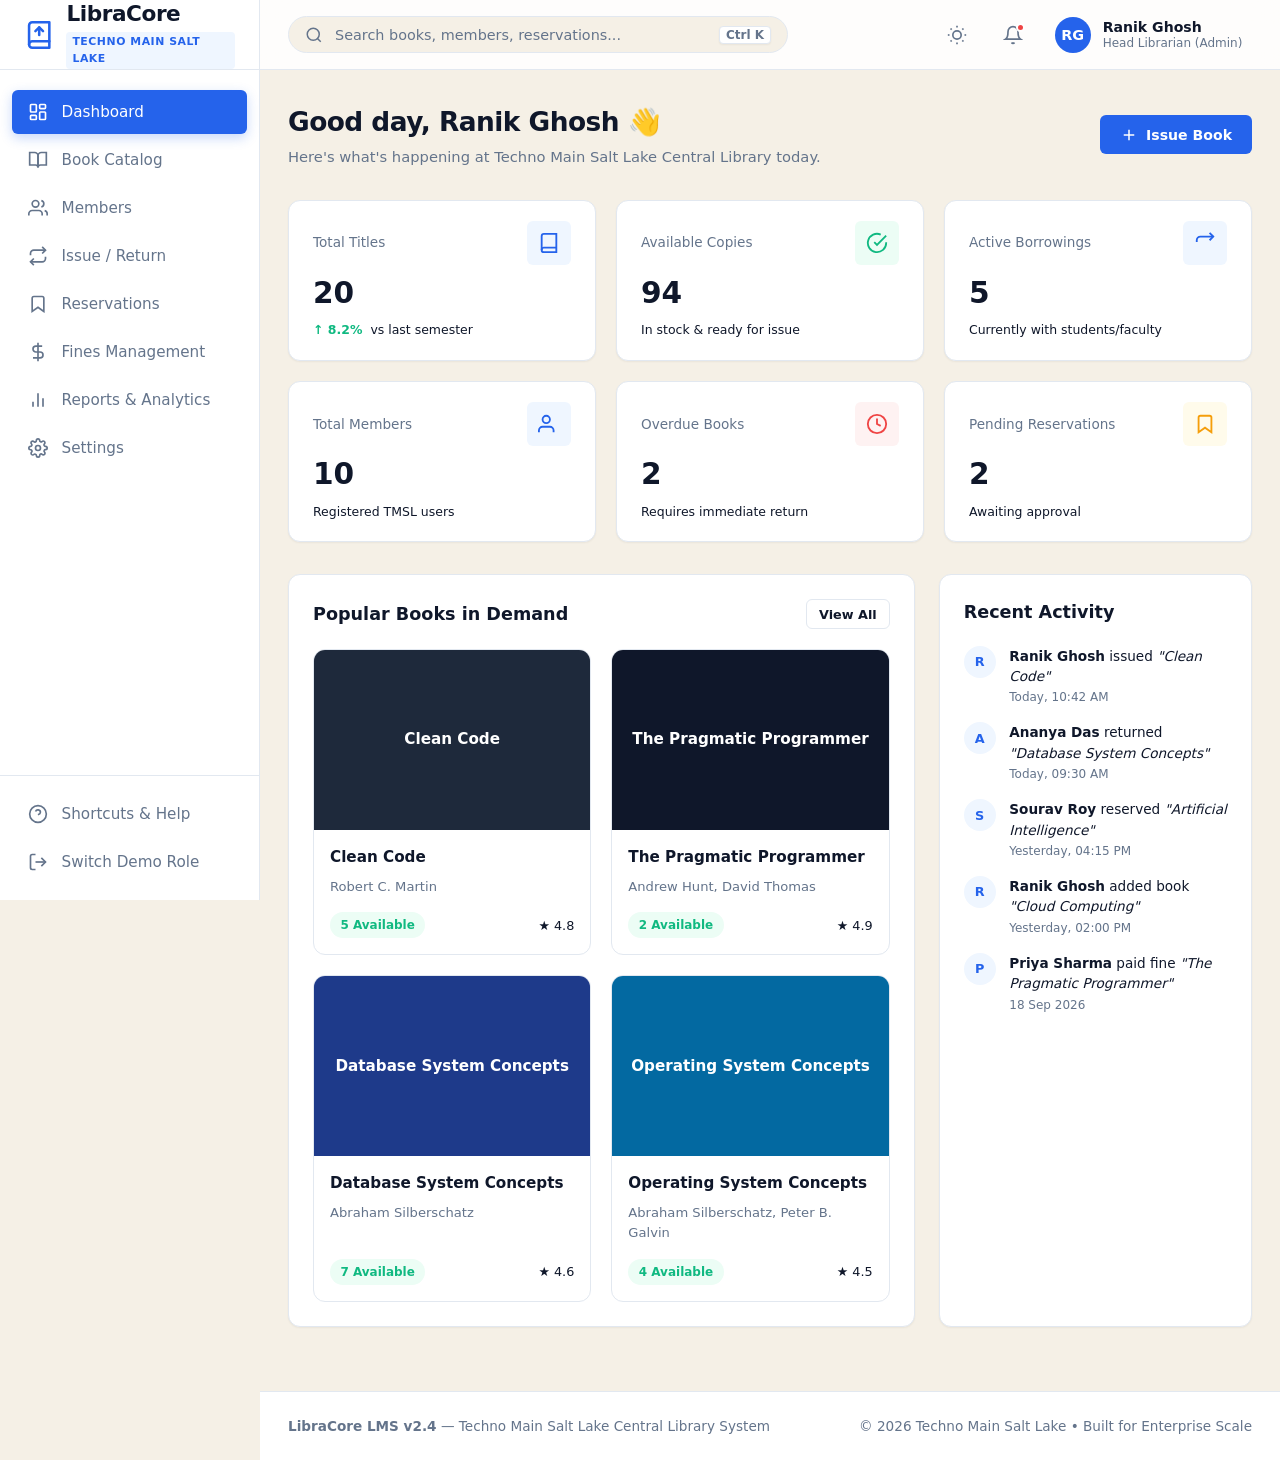
==== commit 4dcb26c4: "Add files via upload" ====
--- a/index.html
+++ b/index.html
@@ -6,7 +6,7 @@
   <meta name="description" content="Enterprise-grade SaaS dashboard for college library operations.">
   <meta name="theme-color" content="#2563eb">
   <title>LibraCore | Techno Main Salt Lake Library Platform</title>
-  <link rel="stylesheet" href="css/style.css">
+  <link rel="stylesheet" href="style.css">
 </head>
 <body>
 <a href="#main-content" class="skip-link">Skip to main content</a>
@@ -221,6 +221,6 @@
 
 </div>
 <!-- MAIN JASCRIPT ENGINE (VANILLA ES MODULE ARCHITECTURE) -->
-  <script type="module" src="js/app.js"></script>
+  <script type="module" src="app.js"></script>
 </body>
 </html>
--- a/style.css
+++ b/style.css
@@ -0,0 +1,1007 @@
+/*
+==========================================================================
+1. CSS VARIABLES & THEME TOKENS
+==========================================================================
+*/
+:root {
+--primary: #2563eb;
+--primary-dark: #1d4ed8;
+--primary-light: #eff6ff;
+--secondary: #475569;
+--background: #F5F0E6;
+
+--surface: #ffffff;
+--surface-hover: #f1f5f9;
+--text: #0f172a;
+--text-muted: #64748b;
+--border: #e2e8f0;
+--border-focus: #3b82f6;
+--success: #10b981;
+--success-light: #ecfdf5;
+--warning: #f59e0b;
+--warning-light: #fffbeb;
+--danger: #ef4444;
+--danger-light: #fef2f2;
+--shadow-sm: 0 1px 2px 0 rgba(0, 0, 0, 0.05);
+--shadow: 0 4px 6px -1px rgba(0, 0, 0, 0.07), 0 2px 4px -2px rgba(0, 0, 0, 0.05);
+--shadow-lg: 0 10px 25px -5px rgba(0, 0, 0, 0.1), 0 8px 10px -6px rgba(0, 0, 0, 0.05);
+--radius-sm: 6px;
+--radius: 12px;
+--radius-lg: 16px;
+--radius-full: 9999px;
+--header-height: 70px;
+--sidebar-width: 260px;
+--transition: all 0.2s cubic-bezier(0.4, 0, 0.2, 1);
+--font-sans: system-ui, -apple-system, BlinkMacSystemFont, 'Segoe UI', Roboto, Oxygen,
+Ubuntu, Cantarell, sans-serif;
+}
+[data-theme="dark"] {
+--primary: #3b82f6;
+--primary-dark: #2563eb;
+--primary-light: rgba(59, 130, 246, 0.15);
+--secondary: #94a3b8;
+--background: #0f172a;
+--surface: #1e293b;
+--surface-hover: #334155;
+--text: #f8fafc;
+--text-muted: #94a3b8;
+--border: #334155;
+--border-focus: #60a5fa;
+--success: #10b981;
+--success-light: rgba(16, 185, 129, 0.15);
+--warning: #f59e0b;
+--warning-light: rgba(245, 158, 11, 0.15);
+--danger: #ef4444;
+
+--danger-light: rgba(239, 68, 68, 0.15);
+--shadow-sm: 0 1px 2px 0 rgba(0, 0, 0, 0.3);
+--shadow: 0 4px 6px -1px rgba(0, 0, 0, 0.4);
+--shadow-lg: 0 10px 25px -5px rgba(0, 0, 0, 0.5);
+}
+/*
+==========================================================================
+2. BASE & RESET STYLES
+==========================================================================
+*/
+* {
+box-sizing: border-box;
+margin: 0;
+padding: 0;
+}
+body {
+font-family: var(--font-sans);
+background-color: var(--background);
+color: var(--text);
+line-height: 1.5;
+min-height: 100vh;
+display: flex;
+flex-direction: column;
+overflow-x: hidden;
+transition: background-color 0.3s ease, color 0.3s ease;
+}
+a { color: var(--primary); text-decoration: none; }
+button, input, select, textarea { font-family: inherit; font-size: inherit; }
+button { cursor: pointer; border: none; background: none; }
+.skip-link {
+position: absolute;
+top: -100px;
+left: 1rem;
+background: var(--primary);
+color: white;
+padding: 0.75rem 1.25rem;
+border-radius: var(--radius-sm);
+z-index: 9999;
+
+transition: top 0.2s ease;
+font-weight: 600;
+}
+.skip-link:focus { top: 1rem; }
+:focus-visible {
+outline: 2px solid var(--border-focus);
+outline-offset: 2px;
+}
+/*
+==========================================================================
+3. APP LAYOUT & STRUCTURE
+==========================================================================
+*/
+.app-container {
+display: flex;
+min-height: 100vh;
+position: relative;
+}
+/* SIDEBAR */
+.sidebar {
+width: var(--sidebar-width);
+background-color: var(--surface);
+border-right: 1px solid var(--border);
+display: flex;
+flex-direction: column;
+position: fixed;
+top: 0;
+bottom: 0;
+left: 0;
+z-index: 100;
+transition: transform 0.3s cubic-bezier(0.4, 0, 0.2, 1);
+}
+.sidebar-header {
+height: var(--header-height);
+display: flex;
+align-items: center;
+justify-content: space-between;
+padding: 0 1.5rem;
+
+border-bottom: 1px solid var(--border);
+}
+.brand-logo {
+display: flex;
+align-items: center;
+gap: 0.75rem;
+font-size: 1.35rem;
+font-weight: 700;
+color: var(--text);
+letter-spacing: -0.02em;
+}
+.brand-logo svg {
+width: 32px;
+height: 32px;
+color: var(--primary);
+}
+.college-badge {
+font-size: 0.68rem;
+font-weight: 600;
+text-transform: uppercase;
+letter-spacing: 0.05em;
+background: var(--primary-light);
+color: var(--primary);
+padding: 2px 6px;
+border-radius: 4px;
+margin-top: 2px;
+display: inline-block;
+}
+.sidebar-nav {
+padding: 1.25rem 0.75rem;
+flex: 1;
+overflow-y: auto;
+display: flex;
+flex-direction: column;
+gap: 0.25rem;
+}
+.nav-item {
+display: flex;
+
+align-items: center;
+gap: 0.85rem;
+padding: 0.75rem 1rem;
+border-radius: var(--radius-sm);
+color: var(--text-muted);
+font-weight: 500;
+font-size: 0.95rem;
+transition: var(--transition);
+width: 100%;
+text-align: left;
+}
+.nav-item svg { width: 20px; height: 20px; stroke-width: 2; flex-shrink: 0; }
+.nav-item:hover {
+background-color: var(--surface-hover);
+color: var(--text);
+}
+.nav-item.active {
+background-color: var(--primary);
+color: white;
+box-shadow: 0 4px 12px rgba(37, 99, 235, 0.25);
+}
+.sidebar-footer {
+padding: 1rem 0.75rem;
+border-top: 1px solid var(--border);
+display: flex;
+flex-direction: column;
+gap: 0.25rem;
+}
+/* MAIN WRAPPER */
+.main-wrapper {
+flex: 1;
+margin-left: var(--sidebar-width);
+display: flex;
+flex-direction: column;
+min-width: 0;
+transition: margin-left 0.3s ease;
+}
+
+/* HEADER */
+.header {
+height: var(--header-height);
+background-color: rgba(255, 255, 255, 0.85);
+backdrop-filter: blur(12px);
+border-bottom: 1px solid var(--border);
+position: sticky;
+top: 0;
+z-index: 90;
+display: flex;
+align-items: center;
+justify-content: space-between;
+padding: 0 1.75rem;
+}
+[data-theme="dark"] .header {
+background-color: rgba(30, 41, 59, 0.85);
+}
+.header-left {
+display: flex;
+align-items: center;
+gap: 1rem;
+flex: 1;
+max-width: 500px;
+}
+.mobile-menu-btn {
+display: none;
+padding: 0.5rem;
+border-radius: var(--radius-sm);
+color: var(--text);
+}
+.global-search-trigger {
+display: flex;
+align-items: center;
+gap: 0.75rem;
+background-color: var(--background);
+border: 1px solid var(--border);
+padding: 0.55rem 1rem;
+border-radius: var(--radius-full);
+width: 100%;
+
+color: var(--text-muted);
+font-size: 0.9rem;
+transition: var(--transition);
+}
+.global-search-trigger:hover {
+border-color: var(--border-focus);
+background-color: var(--surface);
+}
+.kbd-shortcut {
+margin-left: auto;
+background-color: var(--surface);
+border: 1px solid var(--border);
+border-radius: 4px;
+padding: 1px 6px;
+font-size: 0.75rem;
+font-weight: 600;
+color: var(--text-muted);
+box-shadow: var(--shadow-sm);
+}
+.header-right {
+display: flex;
+align-items: center;
+gap: 1rem;
+}
+.icon-btn {
+width: 40px;
+height: 40px;
+border-radius: var(--radius-full);
+display: flex;
+align-items: center;
+justify-content: center;
+color: var(--text-muted);
+position: relative;
+transition: var(--transition);
+}
+.icon-btn:hover {
+background-color: var(--surface-hover);
+color: var(--text);
+
+}
+.badge-dot {
+position: absolute;
+top: 8px;
+right: 8px;
+width: 9px;
+height: 9px;
+background-color: var(--danger);
+border-radius: 50%;
+border: 2px solid var(--surface);
+}
+.user-profile-menu {
+position: relative;
+}
+.user-btn {
+display: flex;
+align-items: center;
+gap: 0.75rem;
+padding: 0.35rem 0.6rem 0.35rem 0.35rem;
+border-radius: var(--radius-full);
+transition: var(--transition);
+}
+.user-btn:hover {
+background-color: var(--surface-hover);
+}
+.avatar {
+width: 36px;
+height: 36px;
+border-radius: 50%;
+background-color: var(--primary);
+color: white;
+display: flex;
+align-items: center;
+justify-content: center;
+font-weight: 600;
+font-size: 0.9rem;
+object-fit: cover;
+}
+
+.user-info {
+text-align: left;
+line-height: 1.2;
+}
+.user-name {
+font-size: 0.88rem;
+font-weight: 600;
+color: var(--text);
+}
+.user-role {
+font-size: 0.75rem;
+color: var(--text-muted);
+}
+.dropdown-menu {
+position: absolute;
+top: calc(100% + 8px);
+right: 0;
+width: 220px;
+background-color: var(--surface);
+border: 1px solid var(--border);
+border-radius: var(--radius);
+box-shadow: var(--shadow-lg);
+padding: 0.5rem;
+display: none;
+flex-direction: column;
+gap: 0.25rem;
+z-index: 1000;
+animation: fadeIn 0.15s ease-out;
+}
+.dropdown-menu.show { display: flex; }
+.dropdown-item {
+display: flex;
+align-items: center;
+gap: 0.75rem;
+padding: 0.6rem 0.85rem;
+font-size: 0.88rem;
+color: var(--text);
+
+border-radius: var(--radius-sm);
+transition: var(--transition);
+}
+.dropdown-item:hover {
+background-color: var(--surface-hover);
+color: var(--primary);
+}
+.dropdown-divider {
+height: 1px;
+background-color: var(--border);
+margin: 0.25rem 0;
+}
+/* CONTENT AREA */
+.content-area {
+padding: 2rem 1.75rem;
+flex: 1;
+max-width: 1600px;
+width: 100%;
+margin: 0 auto;
+}
+.page-header {
+margin-bottom: 2rem;
+display: flex;
+align-items: center;
+justify-content: space-between;
+flex-wrap: wrap;
+gap: 1rem;
+}
+.page-title {
+font-size: 1.65rem;
+font-weight: 700;
+color: var(--text);
+letter-spacing: -0.02em;
+}
+.page-subtitle {
+font-size: 0.92rem;
+color: var(--text-muted);
+
+margin-top: 0.25rem;
+}
+/* FOOTER */
+.footer {
+padding: 1.5rem 1.75rem;
+border-top: 1px solid var(--border);
+background-color: var(--surface);
+font-size: 0.85rem;
+color: var(--text-muted);
+display: flex;
+align-items: center;
+justify-content: space-between;
+flex-wrap: wrap;
+gap: 1rem;
+}
+/*
+==========================================================================
+4. COMPONENTS & DASHBOARD WIDGETS
+==========================================================================
+*/
+/* BUTTONS */
+.btn {
+display: inline-flex;
+align-items: center;
+justify-content: center;
+gap: 0.5rem;
+padding: 0.65rem 1.25rem;
+border-radius: var(--radius-sm);
+font-weight: 600;
+font-size: 0.88rem;
+transition: var(--transition);
+white-space: nowrap;
+}
+.btn-primary {
+background-color: var(--primary);
+color: white;
+}
+.btn-primary:hover {
+
+background-color: var(--primary-dark);
+box-shadow: 0 4px 12px rgba(37, 99, 235, 0.3);
+}
+.btn-secondary {
+background-color: var(--surface);
+border: 1px solid var(--border);
+color: var(--text);
+}
+.btn-secondary:hover {
+background-color: var(--surface-hover);
+border-color: var(--secondary);
+}
+.btn-danger {
+background-color: var(--danger);
+color: white;
+}
+.btn-danger:hover {
+background-color: #dc2626;
+}
+.btn-sm {
+padding: 0.4rem 0.75rem;
+font-size: 0.8rem;
+border-radius: var(--radius-sm);
+}
+.btn-icon {
+padding: 0.5rem;
+border-radius: var(--radius-sm);
+color: var(--text-muted);
+}
+.btn-icon:hover {
+background-color: var(--surface-hover);
+color: var(--text);
+}
+/* STATS CARDS */
+.stats-grid {
+
+display: grid;
+grid-template-columns: repeat(auto-fit, minmax(240px, 1fr));
+gap: 1.25rem;
+margin-bottom: 2rem;
+}
+.stat-card {
+background-color: var(--surface);
+border: 1px solid var(--border);
+border-radius: var(--radius);
+padding: 1.25rem 1.5rem;
+display: flex;
+flex-direction: column;
+gap: 0.75rem;
+box-shadow: var(--shadow-sm);
+transition: var(--transition);
+}
+.stat-card:hover {
+transform: translateY(-2px);
+box-shadow: var(--shadow);
+border-color: var(--border-focus);
+}
+.stat-header {
+display: flex;
+align-items: center;
+justify-content: space-between;
+}
+.stat-icon {
+width: 44px;
+height: 44px;
+border-radius: var(--radius-sm);
+display: flex;
+align-items: center;
+justify-content: center;
+background-color: var(--primary-light);
+color: var(--primary);
+}
+.stat-icon.success { background-color: var(--success-light); color: var(--success); }
+.stat-icon.warning { background-color: var(--warning-light); color: var(--warning); }
+
+.stat-icon.danger { background-color: var(--danger-light); color: var(--danger); }
+.stat-value {
+font-size: 1.85rem;
+font-weight: 700;
+color: var(--text);
+line-height: 1.1;
+}
+.stat-label {
+font-size: 0.85rem;
+color: var(--text-muted);
+font-weight: 500;
+}
+.stat-footer {
+display: flex;
+align-items: center;
+gap: 0.5rem;
+font-size: 0.78rem;
+margin-top: auto;
+}
+.stat-trend {
+font-weight: 600;
+display: inline-flex;
+align-items: center;
+gap: 2px;
+}
+.stat-trend.up { color: var(--success); }
+.stat-trend.down { color: var(--danger); }
+/* DASHBOARD SECTION GRID */
+.dashboard-grid {
+display: grid;
+grid-template-columns: 2fr 1fr;
+gap: 1.5rem;
+margin-bottom: 2rem;
+}
+.card {
+background-color: var(--surface);
+
+border: 1px solid var(--border);
+border-radius: var(--radius);
+box-shadow: var(--shadow-sm);
+padding: 1.5rem;
+display: flex;
+flex-direction: column;
+}
+.card-header {
+display: flex;
+align-items: center;
+justify-content: space-between;
+margin-bottom: 1.25rem;
+}
+.card-title {
+font-size: 1.1rem;
+font-weight: 700;
+color: var(--text);
+}
+/* BOOK CARDS GRID */
+.books-grid {
+display: grid;
+grid-template-columns: repeat(auto-fill, minmax(220px, 1fr));
+gap: 1.25rem;
+}
+.book-card {
+background-color: var(--surface);
+border: 1px solid var(--border);
+border-radius: var(--radius);
+overflow: hidden;
+display: flex;
+flex-direction: column;
+transition: var(--transition);
+}
+.book-card:hover {
+transform: translateY(-4px);
+box-shadow: var(--shadow-lg);
+border-color: var(--border-focus);
+}
+
+.book-cover {
+height: 180px;
+background: linear-gradient(135deg, #1e293b, #0f172a);
+display: flex;
+align-items: center;
+justify-content: center;
+padding: 1rem;
+position: relative;
+color: white;
+text-align: center;
+}
+.book-cover-title {
+font-size: 0.95rem;
+font-weight: 700;
+line-height: 1.3;
+display: -webkit-box;
+-webkit-line-clamp: 3;
+-webkit-box-orient: vertical;
+overflow: hidden;
+}
+.book-card-body {
+padding: 1rem;
+display: flex;
+flex-direction: column;
+flex: 1;
+gap: 0.5rem;
+}
+.book-title {
+font-weight: 700;
+font-size: 0.95rem;
+color: var(--text);
+white-space: nowrap;
+overflow: hidden;
+text-overflow: ellipsis;
+}
+.book-author {
+font-size: 0.82rem;
+color: var(--text-muted);
+
+}
+.book-meta {
+display: flex;
+align-items: center;
+justify-content: space-between;
+margin-top: auto;
+padding-top: 0.5rem;
+font-size: 0.8rem;
+}
+/* TABLES */
+.table-responsive {
+width: 100%;
+overflow-x: auto;
+border-radius: var(--radius-sm);
+}
+.data-table {
+width: 100%;
+border-collapse: collapse;
+text-align: left;
+font-size: 0.88rem;
+}
+.data-table th {
+background-color: var(--surface-hover);
+color: var(--text-muted);
+font-weight: 600;
+padding: 0.85rem 1rem;
+border-bottom: 1px solid var(--border);
+white-space: nowrap;
+}
+.data-table td {
+padding: 0.85rem 1rem;
+border-bottom: 1px solid var(--border);
+color: var(--text);
+vertical-align: middle;
+}
+.data-table tbody tr {
+transition: var(--transition);
+
+}
+.data-table tbody tr:hover {
+background-color: var(--surface-hover);
+}
+/* BADGES */
+.badge {
+display: inline-flex;
+align-items: center;
+gap: 0.35rem;
+padding: 0.25rem 0.65rem;
+border-radius: var(--radius-full);
+font-size: 0.75rem;
+font-weight: 600;
+text-transform: capitalize;
+}
+.badge-success { background-color: var(--success-light); color: var(--success); }
+.badge-warning { background-color: var(--warning-light); color: var(--warning); }
+.badge-danger { background-color: var(--danger-light); color: var(--danger); }
+.badge-primary { background-color: var(--primary-light); color: var(--primary); }
+.badge-secondary { background-color: var(--surface-hover); color: var(--secondary); }
+/* ACTIVITY TIMELINE */
+.activity-list {
+display: flex;
+flex-direction: column;
+gap: 1rem;
+}
+.activity-item {
+display: flex;
+gap: 0.85rem;
+align-items: flex-start;
+}
+.activity-avatar {
+width: 32px;
+height: 32px;
+border-radius: 50%;
+background-color: var(--primary-light);
+color: var(--primary);
+
+display: flex;
+align-items: center;
+justify-content: center;
+font-weight: 600;
+font-size: 0.8rem;
+flex-shrink: 0;
+}
+.activity-details {
+flex: 1;
+font-size: 0.85rem;
+}
+.activity-time {
+font-size: 0.75rem;
+color: var(--text-muted);
+margin-top: 2px;
+}
+/* FILTER & TOOLBAR */
+.toolbar {
+display: flex;
+align-items: center;
+justify-content: space-between;
+flex-wrap: wrap;
+gap: 1rem;
+margin-bottom: 1.25rem;
+}
+.search-box {
+position: relative;
+min-width: 260px;
+}
+.search-box input {
+width: 100%;
+padding: 0.6rem 1rem 0.6rem 2.4rem;
+border-radius: var(--radius-sm);
+border: 1px solid var(--border);
+background-color: var(--surface);
+color: var(--text);
+font-size: 0.88rem;
+}
+
+.search-box svg {
+position: absolute;
+left: 0.75rem;
+top: 50%;
+transform: translateY(-50%);
+color: var(--text-muted);
+width: 16px;
+height: 16px;
+}
+.filter-group {
+display: flex;
+align-items: center;
+gap: 0.75rem;
+flex-wrap: wrap;
+}
+.form-select, .form-input {
+padding: 0.6rem 0.85rem;
+border-radius: var(--radius-sm);
+border: 1px solid var(--border);
+background-color: var(--surface);
+color: var(--text);
+font-size: 0.88rem;
+}
+/* PAGINATION */
+.pagination {
+display: flex;
+align-items: center;
+justify-content: space-between;
+margin-top: 1.25rem;
+padding-top: 1rem;
+border-top: 1px solid var(--border);
+font-size: 0.85rem;
+color: var(--text-muted);
+}
+.pagination-controls {
+display: flex;
+align-items: center;
+gap: 0.35rem;
+
+}
+/*
+==========================================================================
+5. MODALS & OVERLAYS
+==========================================================================
+*/
+.modal-backdrop {
+position: fixed;
+top: 0;
+left: 0;
+right: 0;
+bottom: 0;
+background-color: rgba(15, 23, 42, 0.6);
+backdrop-filter: blur(4px);
+z-index: 1000;
+display: flex;
+align-items: center;
+justify-content: center;
+padding: 1.5rem;
+opacity: 0;
+visibility: hidden;
+transition: var(--transition);
+}
+.modal-backdrop.show {
+opacity: 1;
+visibility: visible;
+}
+.modal {
+background-color: var(--surface);
+border: 1px solid var(--border);
+border-radius: var(--radius-lg);
+width: 100%;
+max-width: 600px;
+max-height: 90vh;
+display: flex;
+flex-direction: column;
+box-shadow: var(--shadow-lg);
+transform: scale(0.95);
+transition: var(--transition);
+
+overflow: hidden;
+}
+.modal-backdrop.show .modal {
+transform: scale(1);
+}
+.modal-header {
+padding: 1.25rem 1.5rem;
+border-bottom: 1px solid var(--border);
+display: flex;
+align-items: center;
+justify-content: space-between;
+}
+.modal-title {
+font-size: 1.15rem;
+font-weight: 700;
+color: var(--text);
+}
+.modal-body {
+padding: 1.5rem;
+overflow-y: auto;
+flex: 1;
+}
+.modal-footer {
+padding: 1rem 1.5rem;
+border-top: 1px solid var(--border);
+display: flex;
+align-items: center;
+justify-content: flex-end;
+gap: 0.75rem;
+background-color: var(--surface-hover);
+}
+/* FORM STYLES */
+.form-grid {
+display: grid;
+grid-template-columns: repeat(auto-fit, minmax(220px, 1fr));
+gap: 1rem;
+}
+
+.form-group {
+display: flex;
+flex-direction: column;
+gap: 0.4rem;
+}
+.form-group.full-width {
+grid-column: 1 / -1;
+}
+.form-label {
+font-size: 0.85rem;
+font-weight: 600;
+color: var(--text);
+}
+.form-error {
+font-size: 0.75rem;
+color: var(--danger);
+display: none;
+}
+.form-group.has-error .form-error {
+display: block;
+}
+.form-group.has-error .form-input,
+.form-group.has-error .form-select {
+border-color: var(--danger);
+}
+/* TOAST NOTIFICATIONS */
+.toast-container {
+position: fixed;
+bottom: 1.5rem;
+right: 1.5rem;
+z-index: 2000;
+display: flex;
+flex-direction: column;
+gap: 0.75rem;
+max-width: 380px;
+width: 100%;
+
+pointer-events: none;
+}
+.toast {
+background-color: var(--surface);
+border: 1px solid var(--border);
+border-left: 4px solid var(--primary);
+border-radius: var(--radius-sm);
+padding: 1rem 1.25rem;
+box-shadow: var(--shadow-lg);
+display: flex;
+align-items: flex-start;
+gap: 0.75rem;
+pointer-events: auto;
+animation: slideInRight 0.25s cubic-bezier(0.4, 0, 0.2, 1);
+}
+.toast.success { border-left-color: var(--success); }
+.toast.error { border-left-color: var(--danger); }
+.toast.warning { border-left-color: var(--warning); }
+.toast-content { flex: 1; }
+.toast-title { font-weight: 600; font-size: 0.88rem; color: var(--text); }
+.toast-msg { font-size: 0.8rem; color: var(--text-muted); margin-top: 2px; }
+/* GLOBAL SEARCH OVERLAY */
+.search-modal-body {
+padding: 0;
+}
+.search-modal-input {
+width: 100%;
+padding: 1.25rem 1.5rem;
+border: none;
+border-bottom: 1px solid var(--border);
+background: transparent;
+font-size: 1.1rem;
+color: var(--text);
+outline: none;
+}
+.search-results {
+max-height: 380px;
+
+overflow-y: auto;
+padding: 1rem 1.5rem;
+}
+.search-category-title {
+font-size: 0.75rem;
+font-weight: 700;
+text-transform: uppercase;
+color: var(--text-muted);
+letter-spacing: 0.05em;
+margin: 0.75rem 0 0.5rem;
+}
+.search-result-item {
+display: flex;
+align-items: center;
+justify-content: space-between;
+padding: 0.65rem 0.85rem;
+border-radius: var(--radius-sm);
+cursor: pointer;
+transition: var(--transition);
+}
+.search-result-item:hover, .search-result-item.selected {
+background-color: var(--surface-hover);
+}
+/* SVG CHARTS STYLING */
+.chart-container {
+width: 100%;
+height: 260px;
+position: relative;
+}
+/*
+==========================================================================
+6. RESPONSIVE BREAKPOINTS & ANIMATIONS
+==========================================================================
+*/
+@keyframes fadeIn {
+from { opacity: 0; transform: translateY(-4px); }
+to { opacity: 1; transform: translateY(0); }
+
+}
+@keyframes slideInRight {
+from { transform: translateX(100%); opacity: 0; }
+to { transform: translateX(0); opacity: 1; }
+}
+@media (max-width: 1024px) {
+.dashboard-grid { grid-template-columns: 1fr; }
+}
+@media (max-width: 768px) {
+.sidebar {
+transform: translateX(-100%);
+box-shadow: var(--shadow-lg);
+}
+.sidebar.mobile-open {
+transform: translateX(0);
+}
+.main-wrapper { margin-left: 0; }
+.mobile-menu-btn { display: flex; }
+.header { padding: 0 1rem; }
+.content-area { padding: 1.25rem 1rem; }
+.global-search-trigger span, .kbd-shortcut { display: none; }
+.global-search-trigger { padding: 0.5rem; width: auto; border-radius: 50%; }
+.user-info { display: none; }
+}
+@media (max-width: 480px) {
+.stats-grid { grid-template-columns: 1fr; }
+.toolbar { flex-direction: column; align-items: stretch; }
+.search-box { min-width: 100%; }
+}
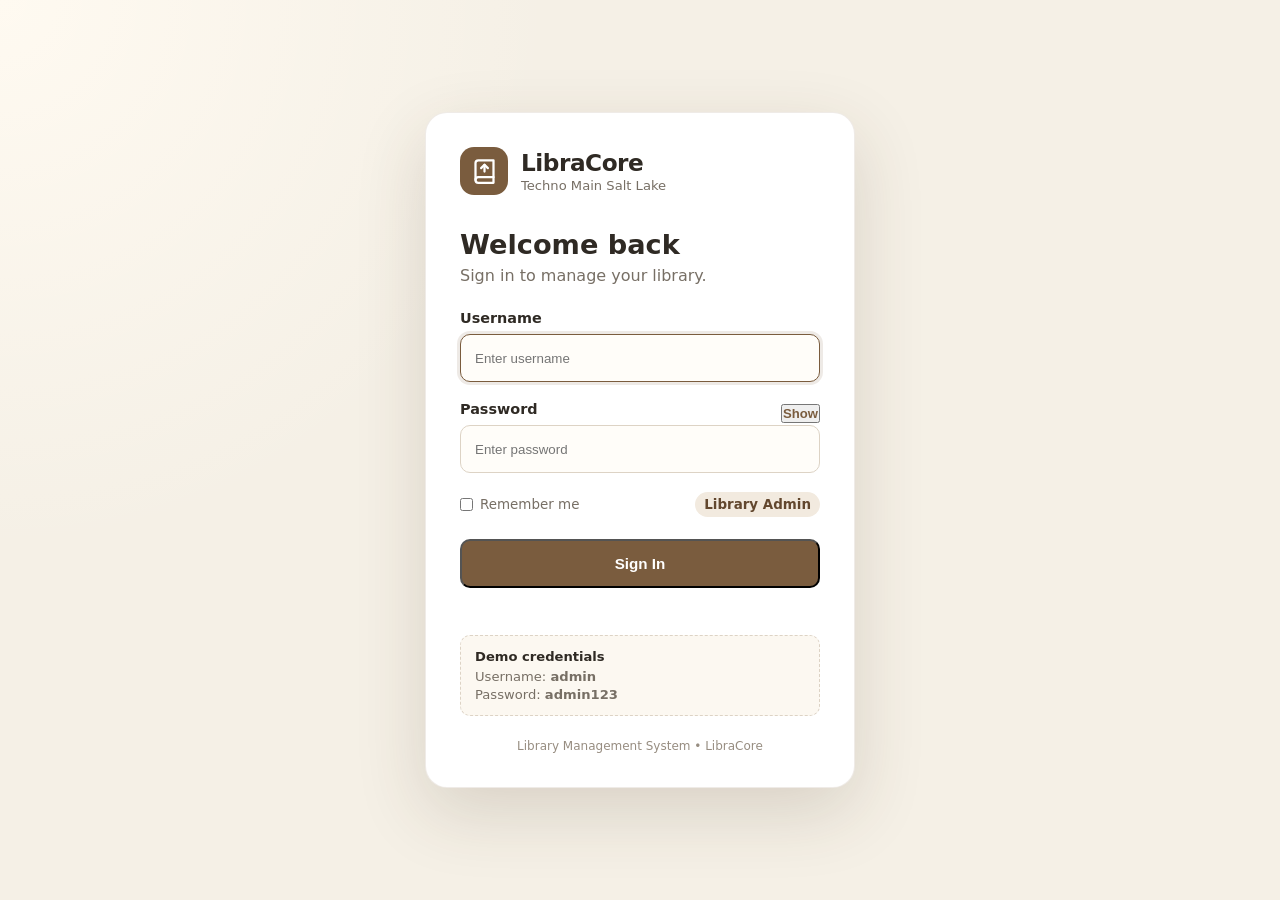
==== commit 0ae0944f: "Add files via upload" ====
--- a/index.html
+++ b/index.html
@@ -6,6 +6,11 @@
   <meta name="description" content="Enterprise-grade SaaS dashboard for college library operations.">
   <meta name="theme-color" content="#2563eb">
   <title>LibraCore | Techno Main Salt Lake Library Platform</title>
+  <script>
+    if (localStorage.getItem('libracore_auth') !== 'true') {
+      window.location.replace('login.html');
+    }
+  </script>
   <link rel="stylesheet" href="style.css">
 </head>
 <body>
@@ -149,6 +154,9 @@
 stroke="currentColor" stroke-width="2"><path d="M20 21v-2a4 4 0 0 0-4-4H8a4 4 0 0 0-4
 4v2"/><circle cx="12" cy="7" r="4"/></svg> My Profile
 </a>
+<button type="button" class="dropdown-item" id="btn-logout">
+<svg width="16" height="16" viewBox="0 0 24 24" fill="none" stroke="currentColor" stroke-width="2"><path d="M9 21H5a2 2 0 0 1-2-2V5a2 2 0 0 1 2-2h4"/><polyline points="16 17 21 12 16 7"/><line x1="21" y1="12" x2="9" y2="12"/></svg> Logout
+</button>
 <a href="#" class="dropdown-item" data-action="settings">
 <svg width="16" height="16" viewBox="0 0 24 24" fill="none"
 stroke="currentColor" stroke-width="2"><circle cx="12" cy="12" r="3"/><path d="M19.4 15a1.65
--- a/style.css
+++ b/style.css
@@ -8,7 +8,7 @@
 --primary-dark: #1d4ed8;
 --primary-light: #eff6ff;
 --secondary: #475569;
---background: #F5F0E6;
+--background: #f8fafc;
 
 --surface: #ffffff;
 --surface-hover: #f1f5f9;
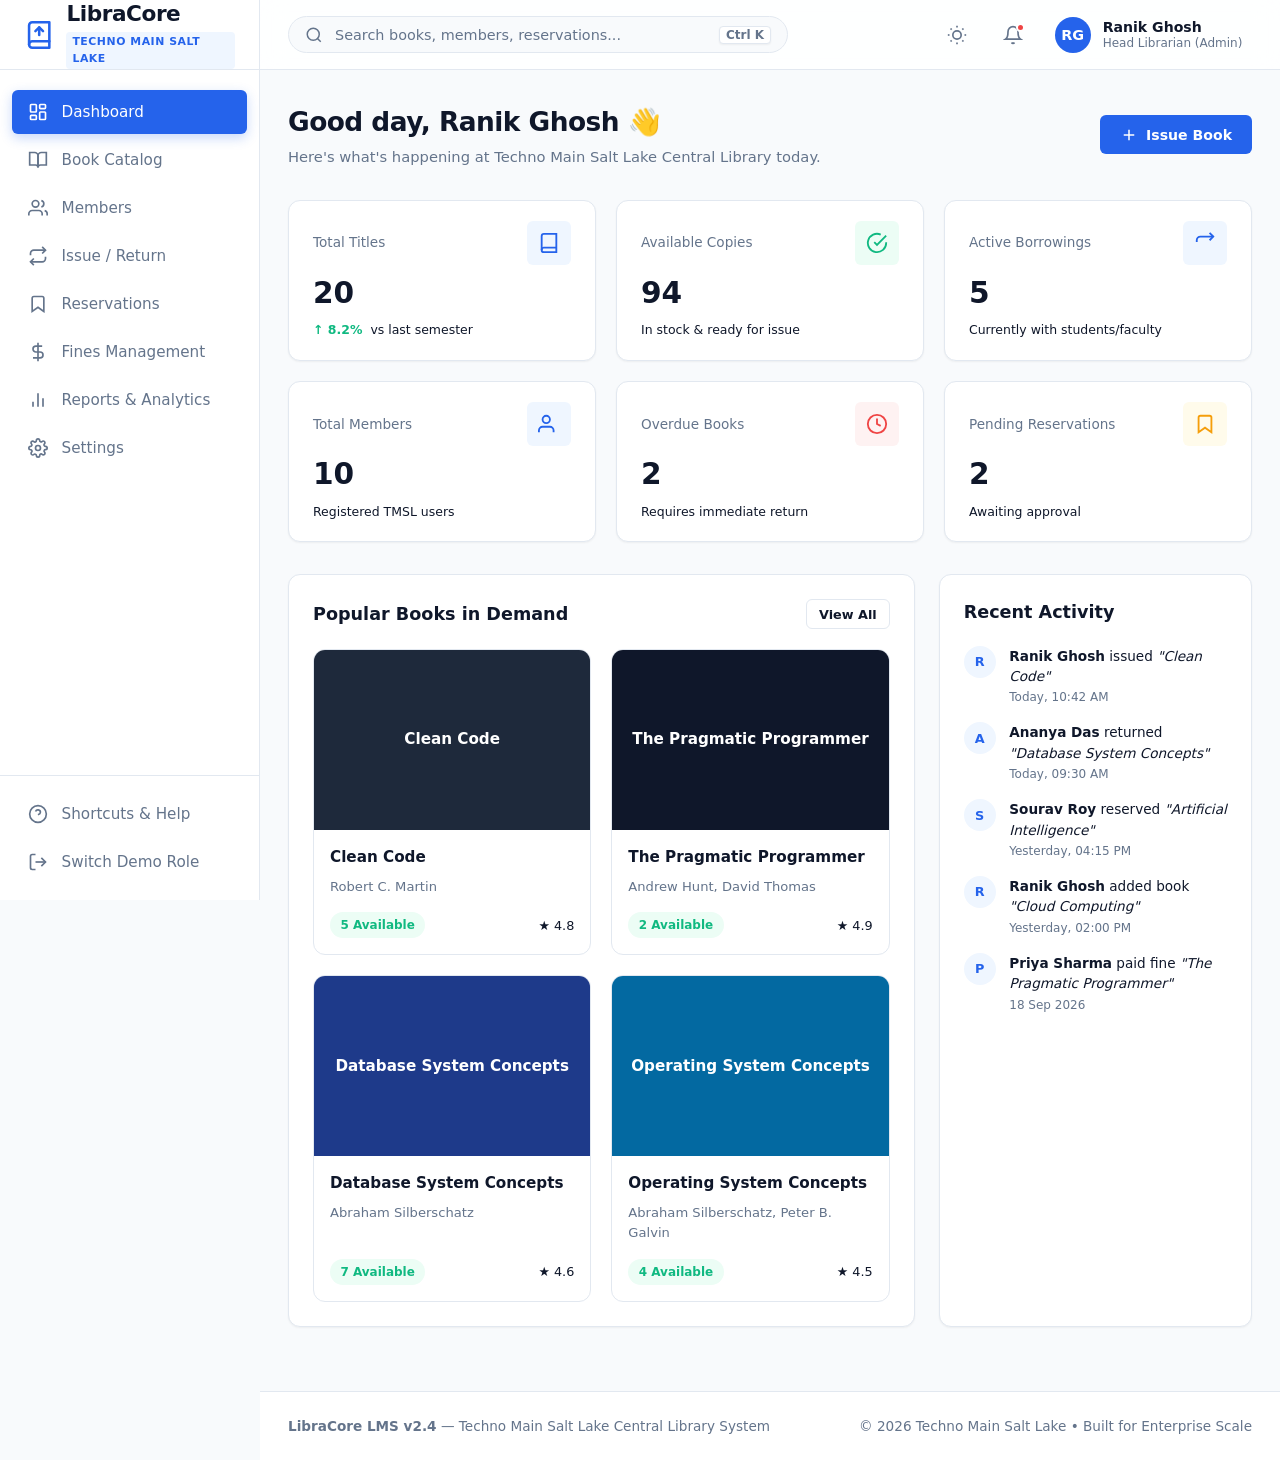
==== commit 016fd2ec: "initial commit" ====
--- a/index.html
+++ b/index.html
@@ -6,12 +6,7 @@
   <meta name="description" content="Enterprise-grade SaaS dashboard for college library operations.">
   <meta name="theme-color" content="#2563eb">
   <title>LibraCore | Techno Main Salt Lake Library Platform</title>
-  <script>
-    if (localStorage.getItem('libracore_auth') !== 'true') {
-      window.location.replace('login.html');
-    }
-  </script>
-  <link rel="stylesheet" href="style.css">
+  <link rel="stylesheet" href="css/style.css">
 </head>
 <body>
 <a href="#main-content" class="skip-link">Skip to main content</a>
@@ -154,9 +149,6 @@
 stroke="currentColor" stroke-width="2"><path d="M20 21v-2a4 4 0 0 0-4-4H8a4 4 0 0 0-4
 4v2"/><circle cx="12" cy="7" r="4"/></svg> My Profile
 </a>
-<button type="button" class="dropdown-item" id="btn-logout">
-<svg width="16" height="16" viewBox="0 0 24 24" fill="none" stroke="currentColor" stroke-width="2"><path d="M9 21H5a2 2 0 0 1-2-2V5a2 2 0 0 1 2-2h4"/><polyline points="16 17 21 12 16 7"/><line x1="21" y1="12" x2="9" y2="12"/></svg> Logout
-</button>
 <a href="#" class="dropdown-item" data-action="settings">
 <svg width="16" height="16" viewBox="0 0 24 24" fill="none"
 stroke="currentColor" stroke-width="2"><circle cx="12" cy="12" r="3"/><path d="M19.4 15a1.65
@@ -229,6 +221,6 @@
 
 </div>
 <!-- MAIN JASCRIPT ENGINE (VANILLA ES MODULE ARCHITECTURE) -->
-  <script type="module" src="app.js"></script>
+  <script type="module" src="js/app.js"></script>
 </body>
 </html>
--- a/css/style.css
+++ b/css/style.css
@@ -0,0 +1,1007 @@
+/*
+==========================================================================
+1. CSS VARIABLES & THEME TOKENS
+==========================================================================
+*/
+:root {
+--primary: #2563eb;
+--primary-dark: #1d4ed8;
+--primary-light: #eff6ff;
+--secondary: #475569;
+--background: #f8fafc;
+
+--surface: #ffffff;
+--surface-hover: #f1f5f9;
+--text: #0f172a;
+--text-muted: #64748b;
+--border: #e2e8f0;
+--border-focus: #3b82f6;
+--success: #10b981;
+--success-light: #ecfdf5;
+--warning: #f59e0b;
+--warning-light: #fffbeb;
+--danger: #ef4444;
+--danger-light: #fef2f2;
+--shadow-sm: 0 1px 2px 0 rgba(0, 0, 0, 0.05);
+--shadow: 0 4px 6px -1px rgba(0, 0, 0, 0.07), 0 2px 4px -2px rgba(0, 0, 0, 0.05);
+--shadow-lg: 0 10px 25px -5px rgba(0, 0, 0, 0.1), 0 8px 10px -6px rgba(0, 0, 0, 0.05);
+--radius-sm: 6px;
+--radius: 12px;
+--radius-lg: 16px;
+--radius-full: 9999px;
+--header-height: 70px;
+--sidebar-width: 260px;
+--transition: all 0.2s cubic-bezier(0.4, 0, 0.2, 1);
+--font-sans: system-ui, -apple-system, BlinkMacSystemFont, 'Segoe UI', Roboto, Oxygen,
+Ubuntu, Cantarell, sans-serif;
+}
+[data-theme="dark"] {
+--primary: #3b82f6;
+--primary-dark: #2563eb;
+--primary-light: rgba(59, 130, 246, 0.15);
+--secondary: #94a3b8;
+--background: #0f172a;
+--surface: #1e293b;
+--surface-hover: #334155;
+--text: #f8fafc;
+--text-muted: #94a3b8;
+--border: #334155;
+--border-focus: #60a5fa;
+--success: #10b981;
+--success-light: rgba(16, 185, 129, 0.15);
+--warning: #f59e0b;
+--warning-light: rgba(245, 158, 11, 0.15);
+--danger: #ef4444;
+
+--danger-light: rgba(239, 68, 68, 0.15);
+--shadow-sm: 0 1px 2px 0 rgba(0, 0, 0, 0.3);
+--shadow: 0 4px 6px -1px rgba(0, 0, 0, 0.4);
+--shadow-lg: 0 10px 25px -5px rgba(0, 0, 0, 0.5);
+}
+/*
+==========================================================================
+2. BASE & RESET STYLES
+==========================================================================
+*/
+* {
+box-sizing: border-box;
+margin: 0;
+padding: 0;
+}
+body {
+font-family: var(--font-sans);
+background-color: var(--background);
+color: var(--text);
+line-height: 1.5;
+min-height: 100vh;
+display: flex;
+flex-direction: column;
+overflow-x: hidden;
+transition: background-color 0.3s ease, color 0.3s ease;
+}
+a { color: var(--primary); text-decoration: none; }
+button, input, select, textarea { font-family: inherit; font-size: inherit; }
+button { cursor: pointer; border: none; background: none; }
+.skip-link {
+position: absolute;
+top: -100px;
+left: 1rem;
+background: var(--primary);
+color: white;
+padding: 0.75rem 1.25rem;
+border-radius: var(--radius-sm);
+z-index: 9999;
+
+transition: top 0.2s ease;
+font-weight: 600;
+}
+.skip-link:focus { top: 1rem; }
+:focus-visible {
+outline: 2px solid var(--border-focus);
+outline-offset: 2px;
+}
+/*
+==========================================================================
+3. APP LAYOUT & STRUCTURE
+==========================================================================
+*/
+.app-container {
+display: flex;
+min-height: 100vh;
+position: relative;
+}
+/* SIDEBAR */
+.sidebar {
+width: var(--sidebar-width);
+background-color: var(--surface);
+border-right: 1px solid var(--border);
+display: flex;
+flex-direction: column;
+position: fixed;
+top: 0;
+bottom: 0;
+left: 0;
+z-index: 100;
+transition: transform 0.3s cubic-bezier(0.4, 0, 0.2, 1);
+}
+.sidebar-header {
+height: var(--header-height);
+display: flex;
+align-items: center;
+justify-content: space-between;
+padding: 0 1.5rem;
+
+border-bottom: 1px solid var(--border);
+}
+.brand-logo {
+display: flex;
+align-items: center;
+gap: 0.75rem;
+font-size: 1.35rem;
+font-weight: 700;
+color: var(--text);
+letter-spacing: -0.02em;
+}
+.brand-logo svg {
+width: 32px;
+height: 32px;
+color: var(--primary);
+}
+.college-badge {
+font-size: 0.68rem;
+font-weight: 600;
+text-transform: uppercase;
+letter-spacing: 0.05em;
+background: var(--primary-light);
+color: var(--primary);
+padding: 2px 6px;
+border-radius: 4px;
+margin-top: 2px;
+display: inline-block;
+}
+.sidebar-nav {
+padding: 1.25rem 0.75rem;
+flex: 1;
+overflow-y: auto;
+display: flex;
+flex-direction: column;
+gap: 0.25rem;
+}
+.nav-item {
+display: flex;
+
+align-items: center;
+gap: 0.85rem;
+padding: 0.75rem 1rem;
+border-radius: var(--radius-sm);
+color: var(--text-muted);
+font-weight: 500;
+font-size: 0.95rem;
+transition: var(--transition);
+width: 100%;
+text-align: left;
+}
+.nav-item svg { width: 20px; height: 20px; stroke-width: 2; flex-shrink: 0; }
+.nav-item:hover {
+background-color: var(--surface-hover);
+color: var(--text);
+}
+.nav-item.active {
+background-color: var(--primary);
+color: white;
+box-shadow: 0 4px 12px rgba(37, 99, 235, 0.25);
+}
+.sidebar-footer {
+padding: 1rem 0.75rem;
+border-top: 1px solid var(--border);
+display: flex;
+flex-direction: column;
+gap: 0.25rem;
+}
+/* MAIN WRAPPER */
+.main-wrapper {
+flex: 1;
+margin-left: var(--sidebar-width);
+display: flex;
+flex-direction: column;
+min-width: 0;
+transition: margin-left 0.3s ease;
+}
+
+/* HEADER */
+.header {
+height: var(--header-height);
+background-color: rgba(255, 255, 255, 0.85);
+backdrop-filter: blur(12px);
+border-bottom: 1px solid var(--border);
+position: sticky;
+top: 0;
+z-index: 90;
+display: flex;
+align-items: center;
+justify-content: space-between;
+padding: 0 1.75rem;
+}
+[data-theme="dark"] .header {
+background-color: rgba(30, 41, 59, 0.85);
+}
+.header-left {
+display: flex;
+align-items: center;
+gap: 1rem;
+flex: 1;
+max-width: 500px;
+}
+.mobile-menu-btn {
+display: none;
+padding: 0.5rem;
+border-radius: var(--radius-sm);
+color: var(--text);
+}
+.global-search-trigger {
+display: flex;
+align-items: center;
+gap: 0.75rem;
+background-color: var(--background);
+border: 1px solid var(--border);
+padding: 0.55rem 1rem;
+border-radius: var(--radius-full);
+width: 100%;
+
+color: var(--text-muted);
+font-size: 0.9rem;
+transition: var(--transition);
+}
+.global-search-trigger:hover {
+border-color: var(--border-focus);
+background-color: var(--surface);
+}
+.kbd-shortcut {
+margin-left: auto;
+background-color: var(--surface);
+border: 1px solid var(--border);
+border-radius: 4px;
+padding: 1px 6px;
+font-size: 0.75rem;
+font-weight: 600;
+color: var(--text-muted);
+box-shadow: var(--shadow-sm);
+}
+.header-right {
+display: flex;
+align-items: center;
+gap: 1rem;
+}
+.icon-btn {
+width: 40px;
+height: 40px;
+border-radius: var(--radius-full);
+display: flex;
+align-items: center;
+justify-content: center;
+color: var(--text-muted);
+position: relative;
+transition: var(--transition);
+}
+.icon-btn:hover {
+background-color: var(--surface-hover);
+color: var(--text);
+
+}
+.badge-dot {
+position: absolute;
+top: 8px;
+right: 8px;
+width: 9px;
+height: 9px;
+background-color: var(--danger);
+border-radius: 50%;
+border: 2px solid var(--surface);
+}
+.user-profile-menu {
+position: relative;
+}
+.user-btn {
+display: flex;
+align-items: center;
+gap: 0.75rem;
+padding: 0.35rem 0.6rem 0.35rem 0.35rem;
+border-radius: var(--radius-full);
+transition: var(--transition);
+}
+.user-btn:hover {
+background-color: var(--surface-hover);
+}
+.avatar {
+width: 36px;
+height: 36px;
+border-radius: 50%;
+background-color: var(--primary);
+color: white;
+display: flex;
+align-items: center;
+justify-content: center;
+font-weight: 600;
+font-size: 0.9rem;
+object-fit: cover;
+}
+
+.user-info {
+text-align: left;
+line-height: 1.2;
+}
+.user-name {
+font-size: 0.88rem;
+font-weight: 600;
+color: var(--text);
+}
+.user-role {
+font-size: 0.75rem;
+color: var(--text-muted);
+}
+.dropdown-menu {
+position: absolute;
+top: calc(100% + 8px);
+right: 0;
+width: 220px;
+background-color: var(--surface);
+border: 1px solid var(--border);
+border-radius: var(--radius);
+box-shadow: var(--shadow-lg);
+padding: 0.5rem;
+display: none;
+flex-direction: column;
+gap: 0.25rem;
+z-index: 1000;
+animation: fadeIn 0.15s ease-out;
+}
+.dropdown-menu.show { display: flex; }
+.dropdown-item {
+display: flex;
+align-items: center;
+gap: 0.75rem;
+padding: 0.6rem 0.85rem;
+font-size: 0.88rem;
+color: var(--text);
+
+border-radius: var(--radius-sm);
+transition: var(--transition);
+}
+.dropdown-item:hover {
+background-color: var(--surface-hover);
+color: var(--primary);
+}
+.dropdown-divider {
+height: 1px;
+background-color: var(--border);
+margin: 0.25rem 0;
+}
+/* CONTENT AREA */
+.content-area {
+padding: 2rem 1.75rem;
+flex: 1;
+max-width: 1600px;
+width: 100%;
+margin: 0 auto;
+}
+.page-header {
+margin-bottom: 2rem;
+display: flex;
+align-items: center;
+justify-content: space-between;
+flex-wrap: wrap;
+gap: 1rem;
+}
+.page-title {
+font-size: 1.65rem;
+font-weight: 700;
+color: var(--text);
+letter-spacing: -0.02em;
+}
+.page-subtitle {
+font-size: 0.92rem;
+color: var(--text-muted);
+
+margin-top: 0.25rem;
+}
+/* FOOTER */
+.footer {
+padding: 1.5rem 1.75rem;
+border-top: 1px solid var(--border);
+background-color: var(--surface);
+font-size: 0.85rem;
+color: var(--text-muted);
+display: flex;
+align-items: center;
+justify-content: space-between;
+flex-wrap: wrap;
+gap: 1rem;
+}
+/*
+==========================================================================
+4. COMPONENTS & DASHBOARD WIDGETS
+==========================================================================
+*/
+/* BUTTONS */
+.btn {
+display: inline-flex;
+align-items: center;
+justify-content: center;
+gap: 0.5rem;
+padding: 0.65rem 1.25rem;
+border-radius: var(--radius-sm);
+font-weight: 600;
+font-size: 0.88rem;
+transition: var(--transition);
+white-space: nowrap;
+}
+.btn-primary {
+background-color: var(--primary);
+color: white;
+}
+.btn-primary:hover {
+
+background-color: var(--primary-dark);
+box-shadow: 0 4px 12px rgba(37, 99, 235, 0.3);
+}
+.btn-secondary {
+background-color: var(--surface);
+border: 1px solid var(--border);
+color: var(--text);
+}
+.btn-secondary:hover {
+background-color: var(--surface-hover);
+border-color: var(--secondary);
+}
+.btn-danger {
+background-color: var(--danger);
+color: white;
+}
+.btn-danger:hover {
+background-color: #dc2626;
+}
+.btn-sm {
+padding: 0.4rem 0.75rem;
+font-size: 0.8rem;
+border-radius: var(--radius-sm);
+}
+.btn-icon {
+padding: 0.5rem;
+border-radius: var(--radius-sm);
+color: var(--text-muted);
+}
+.btn-icon:hover {
+background-color: var(--surface-hover);
+color: var(--text);
+}
+/* STATS CARDS */
+.stats-grid {
+
+display: grid;
+grid-template-columns: repeat(auto-fit, minmax(240px, 1fr));
+gap: 1.25rem;
+margin-bottom: 2rem;
+}
+.stat-card {
+background-color: var(--surface);
+border: 1px solid var(--border);
+border-radius: var(--radius);
+padding: 1.25rem 1.5rem;
+display: flex;
+flex-direction: column;
+gap: 0.75rem;
+box-shadow: var(--shadow-sm);
+transition: var(--transition);
+}
+.stat-card:hover {
+transform: translateY(-2px);
+box-shadow: var(--shadow);
+border-color: var(--border-focus);
+}
+.stat-header {
+display: flex;
+align-items: center;
+justify-content: space-between;
+}
+.stat-icon {
+width: 44px;
+height: 44px;
+border-radius: var(--radius-sm);
+display: flex;
+align-items: center;
+justify-content: center;
+background-color: var(--primary-light);
+color: var(--primary);
+}
+.stat-icon.success { background-color: var(--success-light); color: var(--success); }
+.stat-icon.warning { background-color: var(--warning-light); color: var(--warning); }
+
+.stat-icon.danger { background-color: var(--danger-light); color: var(--danger); }
+.stat-value {
+font-size: 1.85rem;
+font-weight: 700;
+color: var(--text);
+line-height: 1.1;
+}
+.stat-label {
+font-size: 0.85rem;
+color: var(--text-muted);
+font-weight: 500;
+}
+.stat-footer {
+display: flex;
+align-items: center;
+gap: 0.5rem;
+font-size: 0.78rem;
+margin-top: auto;
+}
+.stat-trend {
+font-weight: 600;
+display: inline-flex;
+align-items: center;
+gap: 2px;
+}
+.stat-trend.up { color: var(--success); }
+.stat-trend.down { color: var(--danger); }
+/* DASHBOARD SECTION GRID */
+.dashboard-grid {
+display: grid;
+grid-template-columns: 2fr 1fr;
+gap: 1.5rem;
+margin-bottom: 2rem;
+}
+.card {
+background-color: var(--surface);
+
+border: 1px solid var(--border);
+border-radius: var(--radius);
+box-shadow: var(--shadow-sm);
+padding: 1.5rem;
+display: flex;
+flex-direction: column;
+}
+.card-header {
+display: flex;
+align-items: center;
+justify-content: space-between;
+margin-bottom: 1.25rem;
+}
+.card-title {
+font-size: 1.1rem;
+font-weight: 700;
+color: var(--text);
+}
+/* BOOK CARDS GRID */
+.books-grid {
+display: grid;
+grid-template-columns: repeat(auto-fill, minmax(220px, 1fr));
+gap: 1.25rem;
+}
+.book-card {
+background-color: var(--surface);
+border: 1px solid var(--border);
+border-radius: var(--radius);
+overflow: hidden;
+display: flex;
+flex-direction: column;
+transition: var(--transition);
+}
+.book-card:hover {
+transform: translateY(-4px);
+box-shadow: var(--shadow-lg);
+border-color: var(--border-focus);
+}
+
+.book-cover {
+height: 180px;
+background: linear-gradient(135deg, #1e293b, #0f172a);
+display: flex;
+align-items: center;
+justify-content: center;
+padding: 1rem;
+position: relative;
+color: white;
+text-align: center;
+}
+.book-cover-title {
+font-size: 0.95rem;
+font-weight: 700;
+line-height: 1.3;
+display: -webkit-box;
+-webkit-line-clamp: 3;
+-webkit-box-orient: vertical;
+overflow: hidden;
+}
+.book-card-body {
+padding: 1rem;
+display: flex;
+flex-direction: column;
+flex: 1;
+gap: 0.5rem;
+}
+.book-title {
+font-weight: 700;
+font-size: 0.95rem;
+color: var(--text);
+white-space: nowrap;
+overflow: hidden;
+text-overflow: ellipsis;
+}
+.book-author {
+font-size: 0.82rem;
+color: var(--text-muted);
+
+}
+.book-meta {
+display: flex;
+align-items: center;
+justify-content: space-between;
+margin-top: auto;
+padding-top: 0.5rem;
+font-size: 0.8rem;
+}
+/* TABLES */
+.table-responsive {
+width: 100%;
+overflow-x: auto;
+border-radius: var(--radius-sm);
+}
+.data-table {
+width: 100%;
+border-collapse: collapse;
+text-align: left;
+font-size: 0.88rem;
+}
+.data-table th {
+background-color: var(--surface-hover);
+color: var(--text-muted);
+font-weight: 600;
+padding: 0.85rem 1rem;
+border-bottom: 1px solid var(--border);
+white-space: nowrap;
+}
+.data-table td {
+padding: 0.85rem 1rem;
+border-bottom: 1px solid var(--border);
+color: var(--text);
+vertical-align: middle;
+}
+.data-table tbody tr {
+transition: var(--transition);
+
+}
+.data-table tbody tr:hover {
+background-color: var(--surface-hover);
+}
+/* BADGES */
+.badge {
+display: inline-flex;
+align-items: center;
+gap: 0.35rem;
+padding: 0.25rem 0.65rem;
+border-radius: var(--radius-full);
+font-size: 0.75rem;
+font-weight: 600;
+text-transform: capitalize;
+}
+.badge-success { background-color: var(--success-light); color: var(--success); }
+.badge-warning { background-color: var(--warning-light); color: var(--warning); }
+.badge-danger { background-color: var(--danger-light); color: var(--danger); }
+.badge-primary { background-color: var(--primary-light); color: var(--primary); }
+.badge-secondary { background-color: var(--surface-hover); color: var(--secondary); }
+/* ACTIVITY TIMELINE */
+.activity-list {
+display: flex;
+flex-direction: column;
+gap: 1rem;
+}
+.activity-item {
+display: flex;
+gap: 0.85rem;
+align-items: flex-start;
+}
+.activity-avatar {
+width: 32px;
+height: 32px;
+border-radius: 50%;
+background-color: var(--primary-light);
+color: var(--primary);
+
+display: flex;
+align-items: center;
+justify-content: center;
+font-weight: 600;
+font-size: 0.8rem;
+flex-shrink: 0;
+}
+.activity-details {
+flex: 1;
+font-size: 0.85rem;
+}
+.activity-time {
+font-size: 0.75rem;
+color: var(--text-muted);
+margin-top: 2px;
+}
+/* FILTER & TOOLBAR */
+.toolbar {
+display: flex;
+align-items: center;
+justify-content: space-between;
+flex-wrap: wrap;
+gap: 1rem;
+margin-bottom: 1.25rem;
+}
+.search-box {
+position: relative;
+min-width: 260px;
+}
+.search-box input {
+width: 100%;
+padding: 0.6rem 1rem 0.6rem 2.4rem;
+border-radius: var(--radius-sm);
+border: 1px solid var(--border);
+background-color: var(--surface);
+color: var(--text);
+font-size: 0.88rem;
+}
+
+.search-box svg {
+position: absolute;
+left: 0.75rem;
+top: 50%;
+transform: translateY(-50%);
+color: var(--text-muted);
+width: 16px;
+height: 16px;
+}
+.filter-group {
+display: flex;
+align-items: center;
+gap: 0.75rem;
+flex-wrap: wrap;
+}
+.form-select, .form-input {
+padding: 0.6rem 0.85rem;
+border-radius: var(--radius-sm);
+border: 1px solid var(--border);
+background-color: var(--surface);
+color: var(--text);
+font-size: 0.88rem;
+}
+/* PAGINATION */
+.pagination {
+display: flex;
+align-items: center;
+justify-content: space-between;
+margin-top: 1.25rem;
+padding-top: 1rem;
+border-top: 1px solid var(--border);
+font-size: 0.85rem;
+color: var(--text-muted);
+}
+.pagination-controls {
+display: flex;
+align-items: center;
+gap: 0.35rem;
+
+}
+/*
+==========================================================================
+5. MODALS & OVERLAYS
+==========================================================================
+*/
+.modal-backdrop {
+position: fixed;
+top: 0;
+left: 0;
+right: 0;
+bottom: 0;
+background-color: rgba(15, 23, 42, 0.6);
+backdrop-filter: blur(4px);
+z-index: 1000;
+display: flex;
+align-items: center;
+justify-content: center;
+padding: 1.5rem;
+opacity: 0;
+visibility: hidden;
+transition: var(--transition);
+}
+.modal-backdrop.show {
+opacity: 1;
+visibility: visible;
+}
+.modal {
+background-color: var(--surface);
+border: 1px solid var(--border);
+border-radius: var(--radius-lg);
+width: 100%;
+max-width: 600px;
+max-height: 90vh;
+display: flex;
+flex-direction: column;
+box-shadow: var(--shadow-lg);
+transform: scale(0.95);
+transition: var(--transition);
+
+overflow: hidden;
+}
+.modal-backdrop.show .modal {
+transform: scale(1);
+}
+.modal-header {
+padding: 1.25rem 1.5rem;
+border-bottom: 1px solid var(--border);
+display: flex;
+align-items: center;
+justify-content: space-between;
+}
+.modal-title {
+font-size: 1.15rem;
+font-weight: 700;
+color: var(--text);
+}
+.modal-body {
+padding: 1.5rem;
+overflow-y: auto;
+flex: 1;
+}
+.modal-footer {
+padding: 1rem 1.5rem;
+border-top: 1px solid var(--border);
+display: flex;
+align-items: center;
+justify-content: flex-end;
+gap: 0.75rem;
+background-color: var(--surface-hover);
+}
+/* FORM STYLES */
+.form-grid {
+display: grid;
+grid-template-columns: repeat(auto-fit, minmax(220px, 1fr));
+gap: 1rem;
+}
+
+.form-group {
+display: flex;
+flex-direction: column;
+gap: 0.4rem;
+}
+.form-group.full-width {
+grid-column: 1 / -1;
+}
+.form-label {
+font-size: 0.85rem;
+font-weight: 600;
+color: var(--text);
+}
+.form-error {
+font-size: 0.75rem;
+color: var(--danger);
+display: none;
+}
+.form-group.has-error .form-error {
+display: block;
+}
+.form-group.has-error .form-input,
+.form-group.has-error .form-select {
+border-color: var(--danger);
+}
+/* TOAST NOTIFICATIONS */
+.toast-container {
+position: fixed;
+bottom: 1.5rem;
+right: 1.5rem;
+z-index: 2000;
+display: flex;
+flex-direction: column;
+gap: 0.75rem;
+max-width: 380px;
+width: 100%;
+
+pointer-events: none;
+}
+.toast {
+background-color: var(--surface);
+border: 1px solid var(--border);
+border-left: 4px solid var(--primary);
+border-radius: var(--radius-sm);
+padding: 1rem 1.25rem;
+box-shadow: var(--shadow-lg);
+display: flex;
+align-items: flex-start;
+gap: 0.75rem;
+pointer-events: auto;
+animation: slideInRight 0.25s cubic-bezier(0.4, 0, 0.2, 1);
+}
+.toast.success { border-left-color: var(--success); }
+.toast.error { border-left-color: var(--danger); }
+.toast.warning { border-left-color: var(--warning); }
+.toast-content { flex: 1; }
+.toast-title { font-weight: 600; font-size: 0.88rem; color: var(--text); }
+.toast-msg { font-size: 0.8rem; color: var(--text-muted); margin-top: 2px; }
+/* GLOBAL SEARCH OVERLAY */
+.search-modal-body {
+padding: 0;
+}
+.search-modal-input {
+width: 100%;
+padding: 1.25rem 1.5rem;
+border: none;
+border-bottom: 1px solid var(--border);
+background: transparent;
+font-size: 1.1rem;
+color: var(--text);
+outline: none;
+}
+.search-results {
+max-height: 380px;
+
+overflow-y: auto;
+padding: 1rem 1.5rem;
+}
+.search-category-title {
+font-size: 0.75rem;
+font-weight: 700;
+text-transform: uppercase;
+color: var(--text-muted);
+letter-spacing: 0.05em;
+margin: 0.75rem 0 0.5rem;
+}
+.search-result-item {
+display: flex;
+align-items: center;
+justify-content: space-between;
+padding: 0.65rem 0.85rem;
+border-radius: var(--radius-sm);
+cursor: pointer;
+transition: var(--transition);
+}
+.search-result-item:hover, .search-result-item.selected {
+background-color: var(--surface-hover);
+}
+/* SVG CHARTS STYLING */
+.chart-container {
+width: 100%;
+height: 260px;
+position: relative;
+}
+/*
+==========================================================================
+6. RESPONSIVE BREAKPOINTS & ANIMATIONS
+==========================================================================
+*/
+@keyframes fadeIn {
+from { opacity: 0; transform: translateY(-4px); }
+to { opacity: 1; transform: translateY(0); }
+
+}
+@keyframes slideInRight {
+from { transform: translateX(100%); opacity: 0; }
+to { transform: translateX(0); opacity: 1; }
+}
+@media (max-width: 1024px) {
+.dashboard-grid { grid-template-columns: 1fr; }
+}
+@media (max-width: 768px) {
+.sidebar {
+transform: translateX(-100%);
+box-shadow: var(--shadow-lg);
+}
+.sidebar.mobile-open {
+transform: translateX(0);
+}
+.main-wrapper { margin-left: 0; }
+.mobile-menu-btn { display: flex; }
+.header { padding: 0 1rem; }
+.content-area { padding: 1.25rem 1rem; }
+.global-search-trigger span, .kbd-shortcut { display: none; }
+.global-search-trigger { padding: 0.5rem; width: auto; border-radius: 50%; }
+.user-info { display: none; }
+}
+@media (max-width: 480px) {
+.stats-grid { grid-template-columns: 1fr; }
+.toolbar { flex-direction: column; align-items: stretch; }
+.search-box { min-width: 100%; }
+}
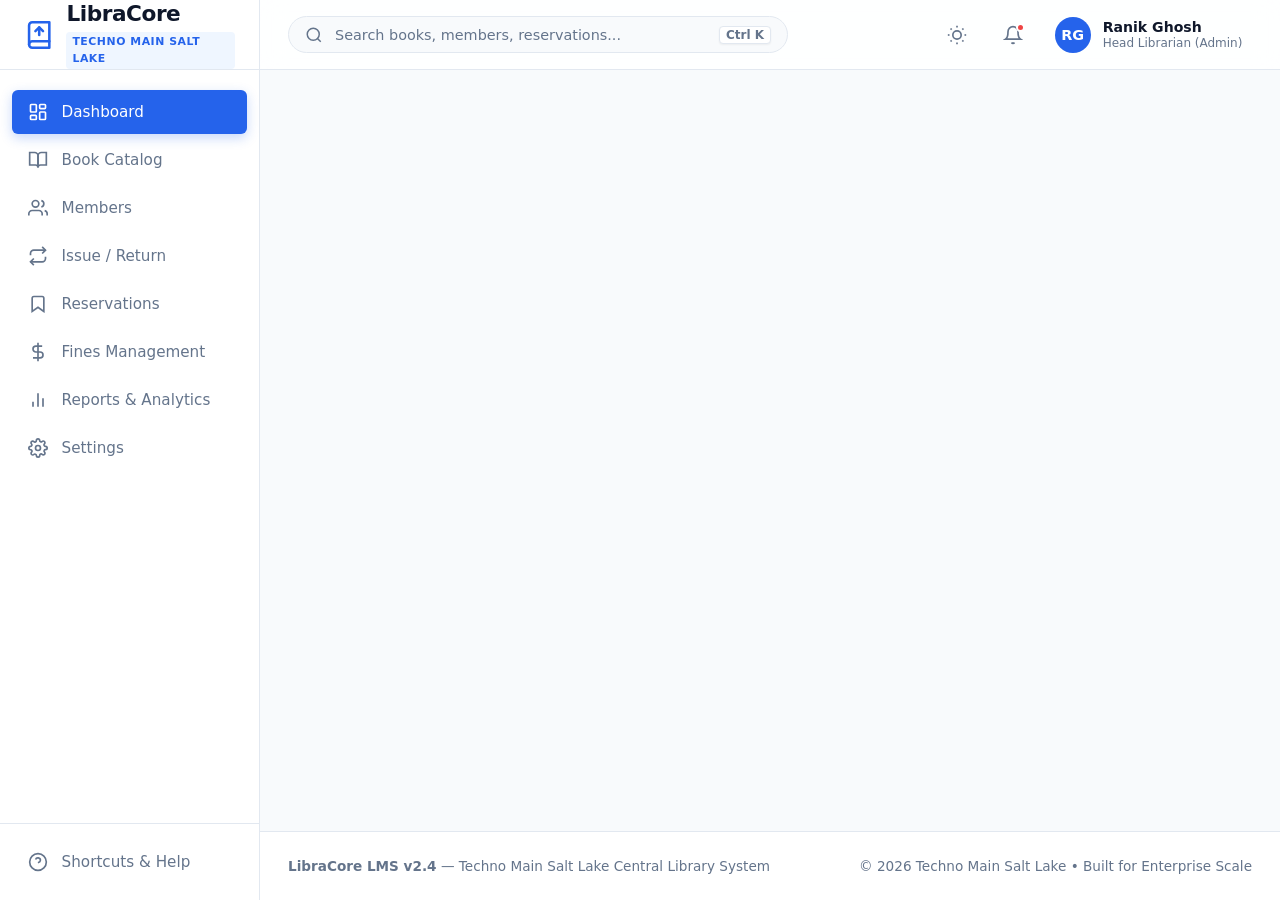
==== commit f9ff6bcb: "Connect LibraCore to Supabase" ====
--- a/index.html
+++ b/index.html
@@ -89,13 +89,6 @@
 r="10"/><path d="M9.09 9a3 3 0 0 1 5.83 1c0 2-3 3-3 3"/><line x1="12" y1="17" x2="12.01"
 y2="17"/></svg>
 Shortcuts & Help
-</button>
-<button class="nav-item" id="btn-switch-role">
-<svg viewBox="0 0 24 24" fill="none" stroke="currentColor"><path d="M9 21H5a2 2 0 0
-1-2-2V5a2 2 0 0 1 2-2h4"/><polyline points="16 17 21 12 16 7"/><line x1="21" y1="12" x2="9"
-y2="12"/></svg>
-Switch Demo Role
-
 </button>
 </div>
 </aside>
@@ -162,12 +155,11 @@
 0 1.51 1H21a2 2 0 0 1 2 2 2 2 0 0 1-2 2h-.09a1.65 1.65 0 0 0-1.51 1z"/></svg> System Settings
 </a>
 <div class="dropdown-divider"></div>
-<a href="#" class="dropdown-item" data-action="switch-role"
+<a href="#" class="dropdown-item" data-action="logout"
 style="color:var(--danger)">
 <svg width="16" height="16" viewBox="0 0 24 24" fill="none"
 stroke="currentColor" stroke-width="2"><path d="M9 21H5a2 2 0 0 1-2-2V5a2 2 0 0 1
-2-2h4"/><polyline points="16 17 21 12 16 7"/><line x1="21" y1="12" x2="9" y2="12"/></svg> Change
-Role / Logout
+2-2h4"/><polyline points="16 17 21 12 16 7"/><line x1="21" y1="12" x2="9" y2="12"/></svg> Log out
 </a>
 </div>
 </div>
--- a/css/style.css
+++ b/css/style.css
@@ -191,6 +191,7 @@
 color: white;
 box-shadow: 0 4px 12px rgba(37, 99, 235, 0.25);
 }
+.nav-item[hidden] { display: none !important; }
 .sidebar-footer {
 padding: 1rem 0.75rem;
 border-top: 1px solid var(--border);
@@ -367,6 +368,7 @@
 border-radius: var(--radius-sm);
 transition: var(--transition);
 }
+.dropdown-item[hidden] { display: none !important; }
 .dropdown-item:hover {
 background-color: var(--surface-hover);
 color: var(--primary);
